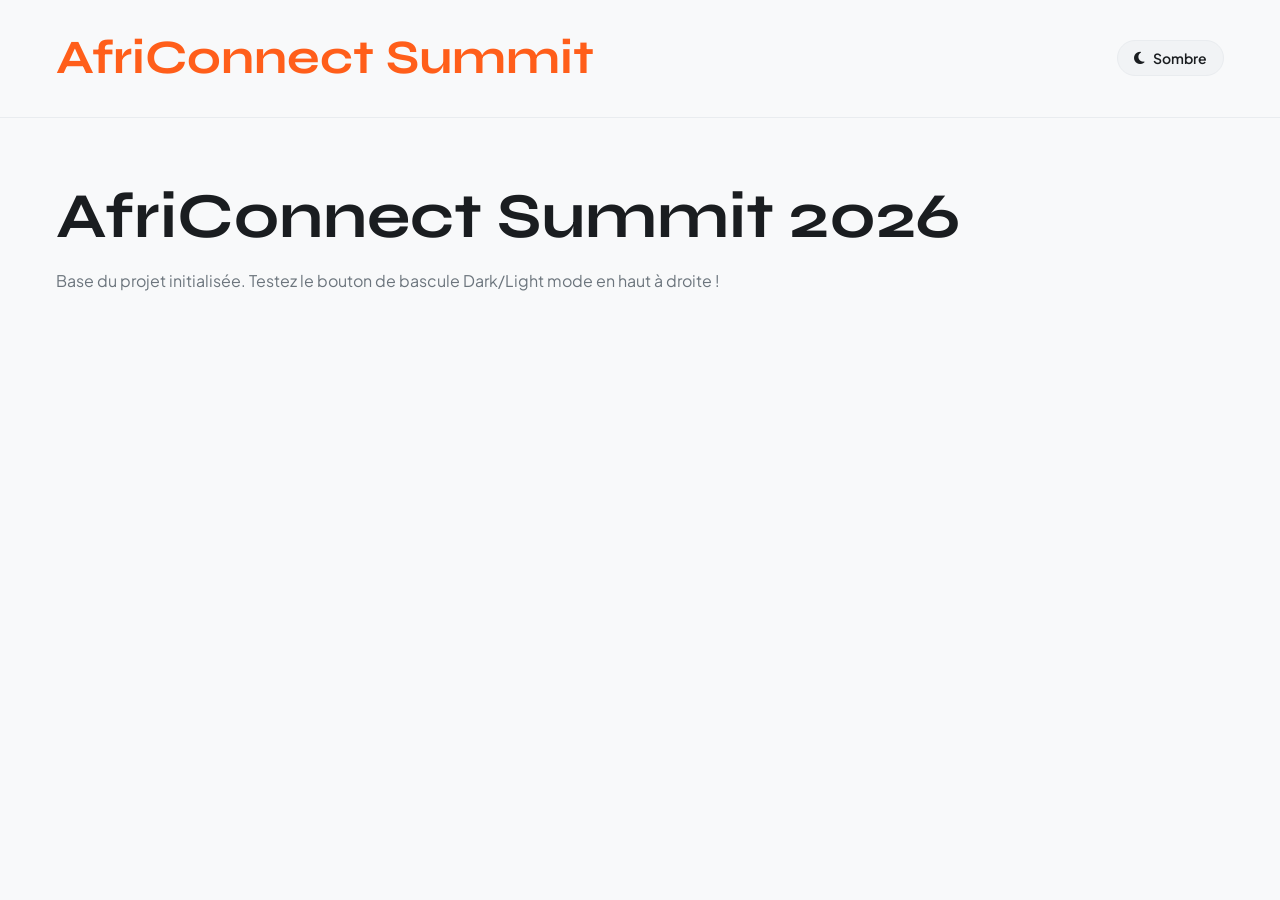
==== index.html @ e4787173 "feat: initialisation du projet, variables css et gestion du dark mode" ====
<!DOCTYPE html>
<html lang="fr" data-theme="light">
<head>
  <meta charset="UTF-8">
  <meta name="viewport" content="width=device-width, initial-scale=1.0">
  <title>AfriConnect Summit 2026 | Le sommet tech panafricain</title>
  <meta name="description" content="Le rendez-vous annuel des développeurs, entrepreneurs et investisseurs du continent africain.">
  
  <!-- Font Awesome pour les icônes -->
  <link rel="stylesheet" href="https://cdnjs.cloudflare.com/ajax/libs/font-awesome/6.5.1/css/all.min.css" integrity="sha512-DTOQO9RWCH3ppGqcWaEA1BIZOC6xxalwEsw9c2QQeAIftl+Vegovlnee1c9QX4TctnWMn13TZye+giMm8e2LwA==" crossorigin="anonymous" referrerpolicy="no-referrer" />
  
  <!-- Feuille de style CSS unique -->
  <link rel="stylesheet" href="css/style.css">
</head>
<body>

  <!-- Header temporaire pour le test du Commit 1 -->
  <header style="padding: 2rem 0; border-bottom: 1px solid var(--border-color);">
    <div class="container" style="display: flex; justify-content: space-between; align-items: center;">
      <h2 style="color: var(--color-primary);">AfriConnect Summit</h2>
      
      <!-- Bouton Toggle Thème -->
      <button id="theme-toggle" class="theme-toggle" aria-label="Changer de thème">
        <i id="theme-icon" class="fa-solid fa-moon"></i>
        <span id="theme-text">Sombre</span>
      </button>
    </div>
  </header>

  <main class="container" style="padding-top: 4rem;">
    <h1>AfriConnect Summit 2026</h1>
    <p style="color: var(--text-secondary); margin-top: 1rem;">
      Base du projet initialisée. Testez le bouton de bascule Dark/Light mode en haut à droite !
    </p>
  </main>

  <!-- Script JavaScript vanilla -->
  <script src="js/main.js"></script>
</body>
</html>
---- css/style.css ----
/* ==========================================================================
   AFRICONNECT SUMMIT 2026 - DESIGN SYSTEM & STYLES DE BASE
   ========================================================================== */

/* --------------------------------------------------------------------------
   1. GOOGLE FONTS IMPORT
   Polices : Plus Jakarta Sans (Corps/Textes) & Syne (Titres expressifs)
   -------------------------------------------------------------------------- */
@import url('https://fonts.googleapis.com/css2?family=Plus+Jakarta+Sans:wght@400;500;600;700&family=Syne:wght@700;800&display=swap');

/* --------------------------------------------------------------------------
   2. VARIABLES CSS (CUSTOM PROPERTIES) - THÈME CLAIR (PAR DÉFAUT)
   -------------------------------------------------------------------------- */
:root {
  /* Couleurs Principales */
  --color-primary: #FF5E1A;          /* Orange vibrant / Énergie tech */
  --color-primary-hover: #E04806;
  --color-secondary: #0D1B2A;        /* Bleu nuit profond */
  --color-accent: #00E676;           /* Vert néon / Accents */

  /* Palette Neutre - Thème Clair */
  --bg-main: #F8F9FA;
  --bg-surface: #FFFFFF;
  --bg-surface-elevated: #F1F3F5;
  --text-primary: #1A1D20;
  --text-secondary: #6C757D;
  --border-color: #E9ECEF;
  --shadow-color: rgba(0, 0, 0, 0.08);

  /* Typographie */
  --font-heading: 'Syne', sans-serif;
  --font-body: 'Plus Jakarta Sans', sans-serif;

  /* Tailles de Police (Fluid Typography) */
  --fs-h1: clamp(2.5rem, 5vw, 4rem);
  --fs-h2: clamp(2rem, 4vw, 3rem);
  --fs-h3: clamp(1.25rem, 2.5vw, 1.75rem);
  --fs-body: 1rem;
  --fs-small: 0.875rem;

  /* Espacements */
  --space-xs: 0.5rem;   /* 8px */
  --space-sm: 1rem;     /* 16px */
  --space-md: 2rem;     /* 32px */
  --space-lg: 4rem;     /* 64px */
  --space-xl: 6rem;     /* 96px */

  /* Divers */
  --radius-sm: 8px;
  --radius-md: 16px;
  --radius-lg: 24px;
  --radius-full: 9999px;
  --transition-fast: 0.2s ease;
  --transition-normal: 0.3s cubic-bezier(0.4, 0, 0.2, 1);
  --max-width: 1200px;
}

/* --------------------------------------------------------------------------
   3. SURCHARGES VARIABLES - DARK MODE ([data-theme="dark"])
   -------------------------------------------------------------------------- */
[data-theme="dark"] {
  --bg-main: #0B0F17;
  --bg-surface: #151C28;
  --bg-surface-elevated: #1E2738;
  --text-primary: #F8F9FA;
  --text-secondary: #A0AEC0;
  --border-color: #2D3748;
  --shadow-color: rgba(0, 0, 0, 0.4);
}

/* --------------------------------------------------------------------------
   4. CSS RESET & NORMALIZE
   -------------------------------------------------------------------------- */
*,
*::before,
*::after {
  box-sizing: border-box;
  margin: 0;
  padding: 0;
}

html {
  scroll-behavior: smooth;
  font-size: 16px;
}

body {
  font-family: var(--font-body);
  font-size: var(--fs-body);
  color: var(--text-primary);
  background-color: var(--bg-main);
  line-height: 1.6;
  transition: background-color var(--transition-normal), color var(--transition-normal);
  overflow-x: hidden;
}

/* Titres */
h1, h2, h3, h4, h5, h6 {
  font-family: var(--font-heading);
  line-height: 1.1;
  color: var(--text-primary);
}

h1 { font-size: var(--fs-h1); }
h2 { font-size: var(--fs-h2); }
h3 { font-size: var(--fs-h3); }

a {
  color: inherit;
  text-decoration: none;
  transition: color var(--transition-fast);
}

img {
  max-width: 100%;
  height: auto;
  display: block;
}

button {
  cursor: pointer;
  border: none;
  background: none;
  font-family: inherit;
}

/* Container Global */
.container {
  width: 100%;
  max-width: var(--max-width);
  margin-left: auto;
  margin-right: auto;
  padding-left: var(--space-sm);
  padding-right: var(--space-sm);
}

/* Bouton bascule de thème */
.theme-toggle {
  background-color: var(--bg-surface-elevated);
  border: 1px solid var(--border-color);
  color: var(--text-primary);
  padding: var(--space-xs) var(--space-sm);
  border-radius: var(--radius-full);
  display: inline-flex;
  align-items: center;
  gap: var(--space-xs);
  font-size: var(--fs-small);
  font-weight: 600;
  transition: all var(--transition-fast);
}

.theme-toggle:hover {
  border-color: var(--color-primary);
  color: var(--color-primary);
}
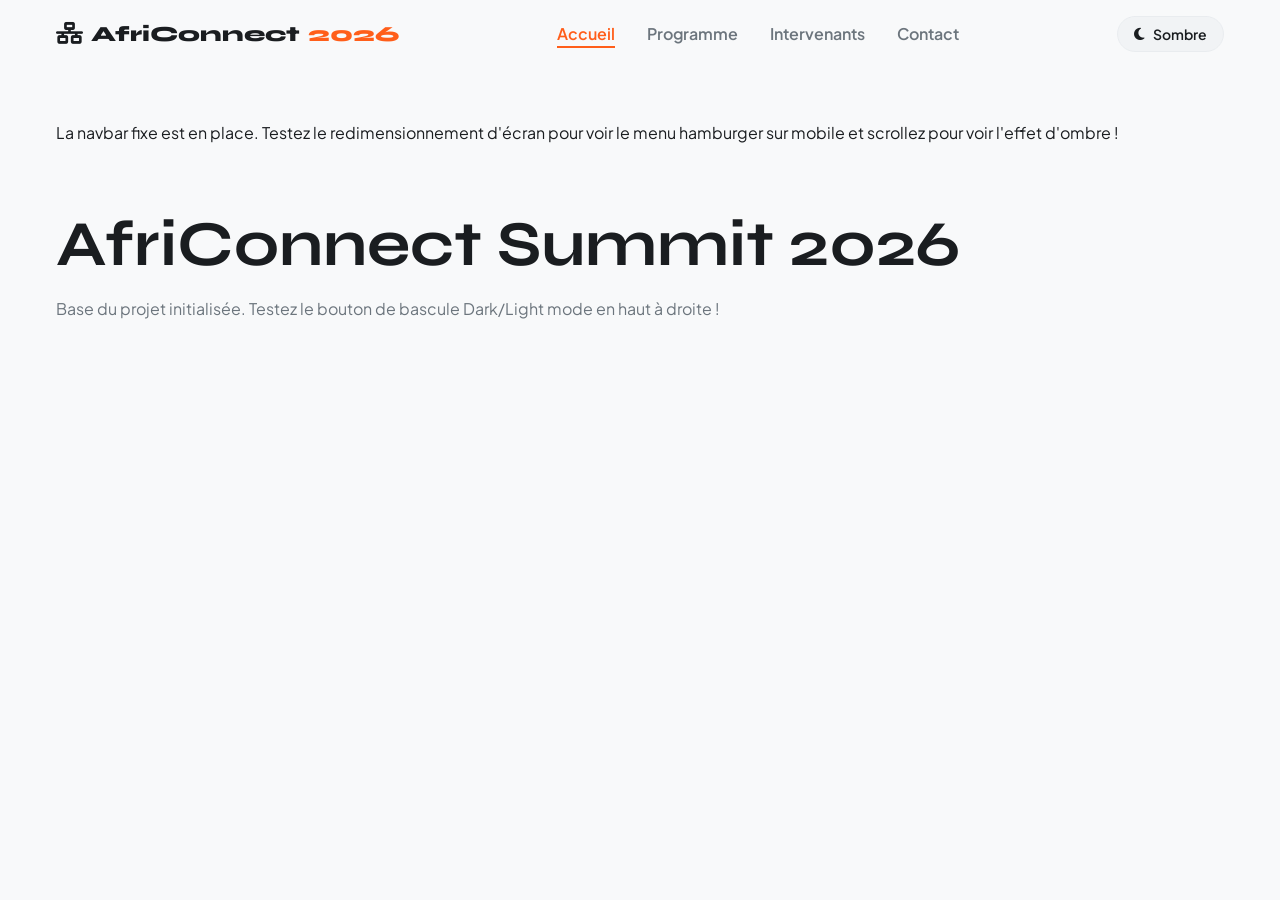
==== commit ffba144f: "feat: mise en place de la navbar fixe, menu mobile et fil d'ariane" ====
--- a/index.html
+++ b/index.html
@@ -14,18 +14,64 @@
 </head>
 <body>
 
-  <!-- Header temporaire pour le test du Commit 1 -->
-  <header style="padding: 2rem 0; border-bottom: 1px solid var(--border-color);">
-    <div class="container" style="display: flex; justify-content: space-between; align-items: center;">
-      <h2 style="color: var(--color-primary);">AfriConnect Summit</h2>
-      
-      <!-- Bouton Toggle Thème -->
-      <button id="theme-toggle" class="theme-toggle" aria-label="Changer de thème">
-        <i id="theme-icon" class="fa-solid fa-moon"></i>
-        <span id="theme-text">Sombre</span>
-      </button>
+  <!DOCTYPE html>
+<html lang="fr" data-theme="light">
+<head>
+  <meta charset="UTF-8">
+  <meta name="viewport" content="width=device-width, initial-scale=1.0">
+  <title>AfriConnect Summit 2026 | Le sommet tech panafricain</title>
+  <meta name="description" content="Le rendez-vous annuel des développeurs, entrepreneurs et investisseurs du continent africain.">
+  
+  <!-- Font Awesome -->
+  <link rel="stylesheet" href="https://cdnjs.cloudflare.com/ajax/libs/font-awesome/6.5.1/css/all.min.css" integrity="sha512-DTOQO9RWCH3ppGqcWaEA1BIZOC6xxalwEsw9c2QQeAIftl+Vegovlnee1c9QX4TctnWMn13TZye+giMm8e2LwA==" crossorigin="anonymous" referrerpolicy="no-referrer" />
+  
+  <!-- Feuille de style CSS unique -->
+  <link rel="stylesheet" href="css/style.css">
+</head>
+<body>
+
+  <!-- HEADER / NAVBAR -->
+  <header class="header">
+    <div class="container navbar">
+      <!-- Logo -->
+      <a href="index.html" class="logo">
+        <i class="fa-solid fa-network-wired"></i> AfriConnect <span>2026</span>
+      </a>
+
+      <!-- Menu de navigation -->
+      <nav>
+        <ul id="nav-menu" class="nav-menu">
+          <li><a href="index.html" class="nav-link active">Accueil</a></li>
+          <li><a href="programme.html" class="nav-link">Programme</a></li>
+          <li><a href="intervenants.html" class="nav-link">Intervenants</a></li>
+          <li><a href="contact.html" class="nav-link">Contact</a></li>
+        </ul>
+      </nav>
+
+      <!-- Actions : Theme Toggle + Hamburger -->
+      <div class="header-actions">
+        <button id="theme-toggle" class="theme-toggle" aria-label="Changer de thème">
+          <i id="theme-icon" class="fa-solid fa-moon"></i>
+          <span id="theme-text">Sombre</span>
+        </button>
+
+        <button id="hamburger" class="hamburger" aria-label="Ouvrir le menu">
+          <span></span>
+          <span></span>
+          <span></span>
+        </button>
+      </div>
     </div>
   </header>
+
+  <!-- Zone de contenu principale (vide pour l'instant) -->
+  <main style="padding-top: 120px;" class="container">
+    <p>La navbar fixe est en place. Testez le redimensionnement d'écran pour voir le menu hamburger sur mobile et scrollez pour voir l'effet d'ombre !</p>
+  </main>
+
+  <script src="js/main.js"></script>
+</body>
+</html>
 
   <main class="container" style="padding-top: 4rem;">
     <h1>AfriConnect Summit 2026</h1>
--- a/css/style.css
+++ b/css/style.css
@@ -152,4 +152,161 @@
 .theme-toggle:hover {
   border-color: var(--color-primary);
   color: var(--color-primary);
+}
+/* ==========================================================================
+   HEADER & NAVBAR RESPONSIVE
+   ========================================================================== */
+
+/* Structure du Header */
+.header {
+  position: fixed;
+  top: 0;
+  left: 0;
+  width: 100%;
+  z-index: 1000;
+  background-color: transparent;
+  transition: background-color var(--transition-normal), box-shadow var(--transition-normal), padding var(--transition-normal);
+  padding: var(--space-sm) 0;
+}
+
+/* Style de la navbar quand l'utilisateur défile (> 80px) */
+.header.scrolled {
+  background-color: var(--bg-surface);
+  box-shadow: 0 4px 20px var(--shadow-color);
+  padding: 0.75rem 0;
+  backdrop-filter: blur(10px);
+}
+
+.navbar {
+  display: flex;
+  align-items: center;
+  justify-content: space-between;
+  gap: var(--space-sm);
+}
+
+/* Logo */
+.logo {
+  font-family: var(--font-heading);
+  font-size: 1.35rem;
+  font-weight: 800;
+  color: var(--text-primary);
+  display: flex;
+  align-items: center;
+  gap: 0.5rem;
+}
+
+.logo span {
+  color: var(--color-primary);
+}
+
+/* Menu de navigation Desktop */
+.nav-menu {
+  display: flex;
+  align-items: center;
+  gap: var(--space-md);
+  list-style: none;
+}
+
+.nav-link {
+  font-weight: 600;
+  color: var(--text-secondary);
+  position: relative;
+  padding: 0.25rem 0;
+}
+
+.nav-link:hover,
+.nav-link.active {
+  color: var(--color-primary);
+}
+
+/* Indicateur sous le lien actif */
+.nav-link::after {
+  content: '';
+  position: absolute;
+  bottom: 0;
+  left: 0;
+  width: 0;
+  height: 2px;
+  background-color: var(--color-primary);
+  transition: width var(--transition-fast);
+}
+
+.nav-link:hover::after,
+.nav-link.active::after {
+  width: 100%;
+}
+
+/* Actions Header (Bouton thème + Menu Hamburger) */
+.header-actions {
+  display: flex;
+  align-items: center;
+  gap: var(--space-sm);
+}
+
+/* Bouton Hamburger (Masqué sur Desktop) */
+.hamburger {
+  display: none;
+  flex-direction: column;
+  justify-content: space-between;
+  width: 28px;
+  height: 20px;
+  background: transparent;
+  border: none;
+  cursor: pointer;
+  padding: 0;
+  z-index: 1001;
+}
+
+.hamburger span {
+  width: 100%;
+  height: 3px;
+  background-color: var(--text-primary);
+  border-radius: var(--radius-full);
+  transition: all var(--transition-fast);
+}
+
+/* Animation Hamburger -> Croix (Mobile Ouvert) */
+.hamburger.is-active span:nth-child(1) {
+  transform: translateY(8.5px) rotate(45deg);
+}
+
+.hamburger.is-active span:nth-child(2) {
+  opacity: 0;
+}
+
+.hamburger.is-active span:nth-child(3) {
+  transform: translateY(-8.5px) rotate(-45deg);
+}
+
+/* --------------------------------------------------------------------------
+   RESPONSIVE NAVBAR (TABLETTE & MOBILE < 768px)
+   -------------------------------------------------------------------------- */
+@media (max-width: 768px) {
+  .hamburger {
+    display: flex; /* Afficher le bouton hamburger */
+  }
+
+  .nav-menu {
+    position: fixed;
+    top: 0;
+    right: -100%; /* Masqué hors de l'écran */
+    width: 80%;
+    max-width: 300px;
+    height: 100vh;
+    background-color: var(--bg-surface);
+    flex-direction: column;
+    justify-content: center;
+    gap: var(--space-md);
+    padding: var(--space-md);
+    box-shadow: -5px 0 25px var(--shadow-color);
+    transition: right var(--transition-normal);
+  }
+
+  .nav-menu.is-active {
+    right: 0; /* Menu ouvert */
+  }
+
+  .nav-link {
+    font-size: 1.2rem;
+  }
 }
--- a/css/style.css
+++ b/css/style.css
@@ -152,4 +152,161 @@
 .theme-toggle:hover {
   border-color: var(--color-primary);
   color: var(--color-primary);
+}
+/* ==========================================================================
+   HEADER & NAVBAR RESPONSIVE
+   ========================================================================== */
+
+/* Structure du Header */
+.header {
+  position: fixed;
+  top: 0;
+  left: 0;
+  width: 100%;
+  z-index: 1000;
+  background-color: transparent;
+  transition: background-color var(--transition-normal), box-shadow var(--transition-normal), padding var(--transition-normal);
+  padding: var(--space-sm) 0;
+}
+
+/* Style de la navbar quand l'utilisateur défile (> 80px) */
+.header.scrolled {
+  background-color: var(--bg-surface);
+  box-shadow: 0 4px 20px var(--shadow-color);
+  padding: 0.75rem 0;
+  backdrop-filter: blur(10px);
+}
+
+.navbar {
+  display: flex;
+  align-items: center;
+  justify-content: space-between;
+  gap: var(--space-sm);
+}
+
+/* Logo */
+.logo {
+  font-family: var(--font-heading);
+  font-size: 1.35rem;
+  font-weight: 800;
+  color: var(--text-primary);
+  display: flex;
+  align-items: center;
+  gap: 0.5rem;
+}
+
+.logo span {
+  color: var(--color-primary);
+}
+
+/* Menu de navigation Desktop */
+.nav-menu {
+  display: flex;
+  align-items: center;
+  gap: var(--space-md);
+  list-style: none;
+}
+
+.nav-link {
+  font-weight: 600;
+  color: var(--text-secondary);
+  position: relative;
+  padding: 0.25rem 0;
+}
+
+.nav-link:hover,
+.nav-link.active {
+  color: var(--color-primary);
+}
+
+/* Indicateur sous le lien actif */
+.nav-link::after {
+  content: '';
+  position: absolute;
+  bottom: 0;
+  left: 0;
+  width: 0;
+  height: 2px;
+  background-color: var(--color-primary);
+  transition: width var(--transition-fast);
+}
+
+.nav-link:hover::after,
+.nav-link.active::after {
+  width: 100%;
+}
+
+/* Actions Header (Bouton thème + Menu Hamburger) */
+.header-actions {
+  display: flex;
+  align-items: center;
+  gap: var(--space-sm);
+}
+
+/* Bouton Hamburger (Masqué sur Desktop) */
+.hamburger {
+  display: none;
+  flex-direction: column;
+  justify-content: space-between;
+  width: 28px;
+  height: 20px;
+  background: transparent;
+  border: none;
+  cursor: pointer;
+  padding: 0;
+  z-index: 1001;
+}
+
+.hamburger span {
+  width: 100%;
+  height: 3px;
+  background-color: var(--text-primary);
+  border-radius: var(--radius-full);
+  transition: all var(--transition-fast);
+}
+
+/* Animation Hamburger -> Croix (Mobile Ouvert) */
+.hamburger.is-active span:nth-child(1) {
+  transform: translateY(8.5px) rotate(45deg);
+}
+
+.hamburger.is-active span:nth-child(2) {
+  opacity: 0;
+}
+
+.hamburger.is-active span:nth-child(3) {
+  transform: translateY(-8.5px) rotate(-45deg);
+}
+
+/* --------------------------------------------------------------------------
+   RESPONSIVE NAVBAR (TABLETTE & MOBILE < 768px)
+   -------------------------------------------------------------------------- */
+@media (max-width: 768px) {
+  .hamburger {
+    display: flex; /* Afficher le bouton hamburger */
+  }
+
+  .nav-menu {
+    position: fixed;
+    top: 0;
+    right: -100%; /* Masqué hors de l'écran */
+    width: 80%;
+    max-width: 300px;
+    height: 100vh;
+    background-color: var(--bg-surface);
+    flex-direction: column;
+    justify-content: center;
+    gap: var(--space-md);
+    padding: var(--space-md);
+    box-shadow: -5px 0 25px var(--shadow-color);
+    transition: right var(--transition-normal);
+  }
+
+  .nav-menu.is-active {
+    right: 0; /* Menu ouvert */
+  }
+
+  .nav-link {
+    font-size: 1.2rem;
+  }
 }
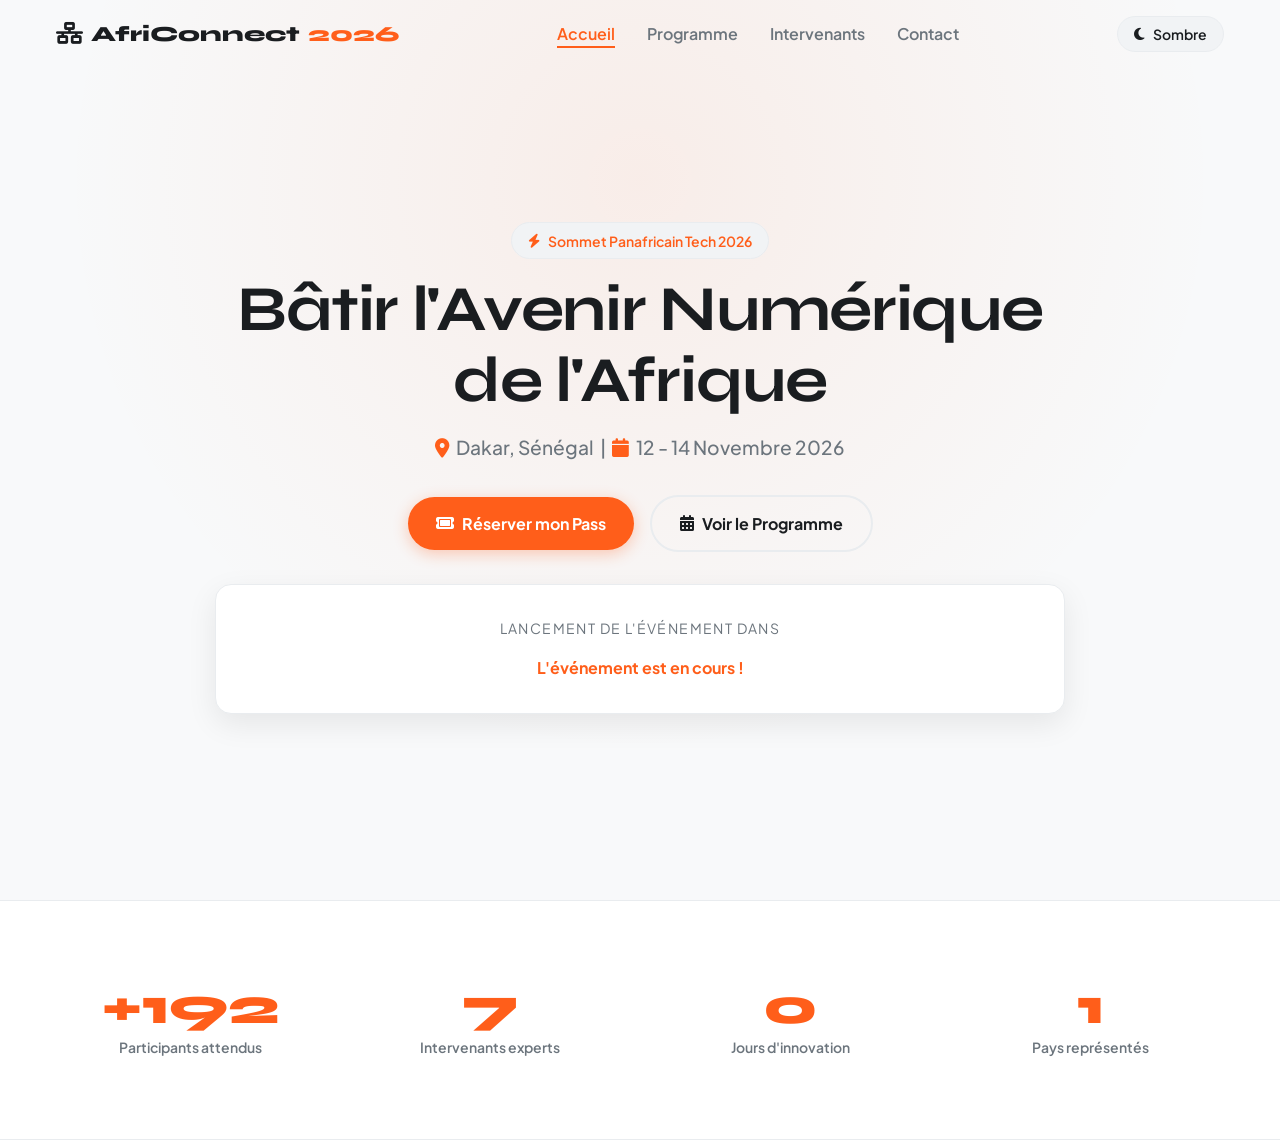
==== commit f68494d9: "feat(index): section hero avec compte a rebours temps reel et compteur de chiffres" ====
--- a/index.html
+++ b/index.html
@@ -1,20 +1,4 @@
 <!DOCTYPE html>
-<html lang="fr" data-theme="light">
-<head>
-  <meta charset="UTF-8">
-  <meta name="viewport" content="width=device-width, initial-scale=1.0">
-  <title>AfriConnect Summit 2026 | Le sommet tech panafricain</title>
-  <meta name="description" content="Le rendez-vous annuel des développeurs, entrepreneurs et investisseurs du continent africain.">
-  
-  <!-- Font Awesome pour les icônes -->
-  <link rel="stylesheet" href="https://cdnjs.cloudflare.com/ajax/libs/font-awesome/6.5.1/css/all.min.css" integrity="sha512-DTOQO9RWCH3ppGqcWaEA1BIZOC6xxalwEsw9c2QQeAIftl+Vegovlnee1c9QX4TctnWMn13TZye+giMm8e2LwA==" crossorigin="anonymous" referrerpolicy="no-referrer" />
-  
-  <!-- Feuille de style CSS unique -->
-  <link rel="stylesheet" href="css/style.css">
-</head>
-<body>
-
-  <!DOCTYPE html>
 <html lang="fr" data-theme="light">
 <head>
   <meta charset="UTF-8">
@@ -25,20 +9,18 @@
   <!-- Font Awesome -->
   <link rel="stylesheet" href="https://cdnjs.cloudflare.com/ajax/libs/font-awesome/6.5.1/css/all.min.css" integrity="sha512-DTOQO9RWCH3ppGqcWaEA1BIZOC6xxalwEsw9c2QQeAIftl+Vegovlnee1c9QX4TctnWMn13TZye+giMm8e2LwA==" crossorigin="anonymous" referrerpolicy="no-referrer" />
   
-  <!-- Feuille de style CSS unique -->
+  <!-- CSS Global -->
   <link rel="stylesheet" href="css/style.css">
 </head>
 <body>
 
-  <!-- HEADER / NAVBAR -->
+  <!-- NAVBAR -->
   <header class="header">
     <div class="container navbar">
-      <!-- Logo -->
       <a href="index.html" class="logo">
         <i class="fa-solid fa-network-wired"></i> AfriConnect <span>2026</span>
       </a>
 
-      <!-- Menu de navigation -->
       <nav>
         <ul id="nav-menu" class="nav-menu">
           <li><a href="index.html" class="nav-link active">Accueil</a></li>
@@ -48,7 +30,6 @@
         </ul>
       </nav>
 
-      <!-- Actions : Theme Toggle + Hamburger -->
       <div class="header-actions">
         <button id="theme-toggle" class="theme-toggle" aria-label="Changer de thème">
           <i id="theme-icon" class="fa-solid fa-moon"></i>
@@ -64,23 +45,83 @@
     </div>
   </header>
 
-  <!-- Zone de contenu principale (vide pour l'instant) -->
-  <main style="padding-top: 120px;" class="container">
-    <p>La navbar fixe est en place. Testez le redimensionnement d'écran pour voir le menu hamburger sur mobile et scrollez pour voir l'effet d'ombre !</p>
+  <main>
+    <!-- SECTION HERO -->
+    <section class="hero">
+      <div class="container">
+        <div class="hero-content">
+          <div class="hero-badge">
+            <i class="fa-solid fa-bolt"></i> Sommet Panafricain Tech 2026
+          </div>
+          
+          <h1 class="hero-title">Bâtir l'Avenir Numérique de l'Afrique</h1>
+          
+          <p class="hero-subtitle">
+            <i class="fa-solid fa-location-dot"></i> Dakar, Sénégal &nbsp;|&nbsp; 
+            <i class="fa-solid fa-calendar"></i> 12 - 14 Novembre 2026
+          </p>
+
+          <div class="hero-cta">
+            <a href="contact.html" class="btn btn-primary">
+              <i class="fa-solid fa-ticket"></i> Réserver mon Pass
+            </a>
+            <a href="programme.html" class="btn btn-outline">
+              <i class="fa-solid fa-calendar-days"></i> Voir le Programme
+            </a>
+          </div>
+
+          <!-- COMPTE À REBOURS -->
+          <div class="countdown-box">
+            <p class="countdown-title">Lancement de l'événement dans</p>
+            <div class="countdown-grid">
+              <div class="countdown-item">
+                <span id="days" class="countdown-number">00</span>
+                <span class="countdown-label">Jours</span>
+              </div>
+              <div class="countdown-item">
+                <span id="hours" class="countdown-number">00</span>
+                <span class="countdown-label">Heures</span>
+              </div>
+              <div class="countdown-item">
+                <span id="minutes" class="countdown-number">00</span>
+                <span class="countdown-label">Minutes</span>
+              </div>
+              <div class="countdown-item">
+                <span id="seconds" class="countdown-number">00</span>
+                <span class="countdown-label">Secondes</span>
+              </div>
+            </div>
+          </div>
+
+        </div>
+      </div>
+    </section>
+
+    <!-- SECTION CHIFFRES CLÉS -->
+    <section class="stats-section">
+      <div class="container">
+        <div class="stats-grid">
+          <div class="stat-card">
+            <div class="stat-number" data-target="1200" data-prefix="+">0</div>
+            <div class="stat-label">Participants attendus</div>
+          </div>
+          <div class="stat-card">
+            <div class="stat-number" data-target="48" data-prefix="">0</div>
+            <div class="stat-label">Intervenants experts</div>
+          </div>
+          <div class="stat-card">
+            <div class="stat-number" data-target="3" data-prefix="">0</div>
+            <div class="stat-label">Jours d'innovation</div>
+          </div>
+          <div class="stat-card">
+            <div class="stat-number" data-target="12" data-prefix="">0</div>
+            <div class="stat-label">Pays représentés</div>
+          </div>
+        </div>
+      </div>
+    </section>
   </main>
 
   <script src="js/main.js"></script>
 </body>
-</html>
-
-  <main class="container" style="padding-top: 4rem;">
-    <h1>AfriConnect Summit 2026</h1>
-    <p style="color: var(--text-secondary); margin-top: 1rem;">
-      Base du projet initialisée. Testez le bouton de bascule Dark/Light mode en haut à droite !
-    </p>
-  </main>
-
-  <!-- Script JavaScript vanilla -->
-  <script src="js/main.js"></script>
-</body>
 </html>
--- a/css/style.css
+++ b/css/style.css
@@ -309,4 +309,206 @@
   .nav-link {
     font-size: 1.2rem;
   }
+}
+/* ==========================================================================
+   COMMIT 3 : HERO SECTION, HERO COUNTDOWN & CHIFFRES CLÉS
+   ========================================================================== */
+
+/* --------------------------------------------------------------------------
+   1. BOUTONS GENERIQUES
+   -------------------------------------------------------------------------- */
+.btn {
+  display: inline-flex;
+  align-items: center;
+  justify-content: center;
+  gap: 0.5rem;
+  padding: 0.85rem 1.75rem;
+  font-weight: 700;
+  border-radius: var(--radius-full);
+  transition: all var(--transition-fast);
+  text-decoration: none;
+}
+
+.btn-primary {
+  background-color: var(--color-primary);
+  color: #ffffff;
+  box-shadow: 0 4px 15px rgba(255, 94, 26, 0.3);
+}
+
+.btn-primary:hover {
+  background-color: var(--color-primary-hover);
+  transform: translateY(-2px);
+  box-shadow: 0 6px 20px rgba(255, 94, 26, 0.4);
+}
+
+.btn-outline {
+  border: 2px solid var(--border-color);
+  color: var(--text-primary);
+  background-color: transparent;
+}
+
+.btn-outline:hover {
+  border-color: var(--color-primary);
+  color: var(--color-primary);
+  transform: translateY(-2px);
+}
+
+/* --------------------------------------------------------------------------
+   2. HERO SECTION
+   -------------------------------------------------------------------------- */
+.hero {
+  min-height: 100vh;
+  display: flex;
+  align-items: center;
+  justify-content: center;
+  padding-top: 100px;
+  padding-bottom: var(--space-lg);
+  position: relative;
+  background: radial-gradient(circle at 50% 20%, rgba(255, 94, 26, 0.08) 0%, transparent 60%);
+}
+
+.hero-content {
+  text-align: center;
+  max-width: 850px;
+  margin: 0 auto;
+}
+
+/* Badge 'Événement 2026' */
+.hero-badge {
+  display: inline-flex;
+  align-items: center;
+  gap: 0.5rem;
+  padding: 0.4rem 1rem;
+  background-color: var(--bg-surface-elevated);
+  border: 1px solid var(--border-color);
+  border-radius: var(--radius-full);
+  font-size: var(--fs-small);
+  font-weight: 600;
+  color: var(--color-primary);
+  margin-bottom: var(--space-sm);
+}
+
+.hero-title {
+  margin-bottom: var(--space-sm);
+  letter-spacing: -0.02em;
+}
+
+.hero-subtitle {
+  font-size: 1.2rem;
+  color: var(--text-secondary);
+  margin-bottom: var(--space-md);
+  font-weight: 500;
+}
+
+.hero-subtitle i {
+  color: var(--color-primary);
+  margin-right: 0.25rem;
+}
+
+.hero-cta {
+  display: flex;
+  align-items: center;
+  justify-content: center;
+  gap: var(--space-sm);
+  margin-bottom: var(--space-md);
+  flex-wrap: wrap;
+}
+
+/* Compte à rebours dans le Hero */
+.countdown-box {
+  background-color: var(--bg-surface);
+  border: 1px solid var(--border-color);
+  border-radius: var(--radius-md);
+  padding: var(--space-md);
+  box-shadow: 0 10px 30px var(--shadow-color);
+  margin-top: var(--space-md);
+}
+
+.countdown-title {
+  font-size: var(--fs-small);
+  text-transform: uppercase;
+  letter-spacing: 0.1em;
+  color: var(--text-secondary);
+  margin-bottom: var(--space-sm);
+}
+
+.countdown-grid {
+  display: grid;
+  grid-template-columns: repeat(4, 1fr);
+  gap: var(--space-sm);
+}
+
+.countdown-item {
+  display: flex;
+  flex-direction: column;
+  align-items: center;
+}
+
+.countdown-number {
+  font-family: var(--font-heading);
+  font-size: clamp(1.75rem, 3.5vw, 2.75rem);
+  font-weight: 800;
+  color: var(--color-primary);
+  line-height: 1;
+}
+
+.countdown-label {
+  font-size: 0.75rem;
+  color: var(--text-secondary);
+  text-transform: uppercase;
+  margin-top: 0.25rem;
+  font-weight: 600;
+}
+
+/* --------------------------------------------------------------------------
+   3. SECTION CHIFFRES CLÉS (STATS)
+   -------------------------------------------------------------------------- */
+.stats-section {
+  padding: var(--space-lg) 0;
+  background-color: var(--bg-surface);
+  border-top: 1px solid var(--border-color);
+  border-bottom: 1px solid var(--border-color);
+}
+
+.stats-grid {
+  display: grid;
+  grid-template-columns: repeat(4, 1fr);
+  gap: var(--space-md);
+}
+
+.stat-card {
+  text-align: center;
+  padding: var(--space-sm);
+}
+
+.stat-number {
+  font-family: var(--font-heading);
+  font-size: clamp(2.2rem, 4vw, 3.5rem);
+  font-weight: 800;
+  color: var(--color-primary);
+  margin-bottom: 0.25rem;
+  line-height: 1;
+}
+
+.stat-label {
+  color: var(--text-secondary);
+  font-weight: 600;
+  font-size: var(--fs-small);
+}
+
+/* Responsive Stats et Countdown */
+@media (max-width: 768px) {
+  .stats-grid {
+    grid-template-columns: repeat(2, 1fr);
+  }
+}
+
+@media (max-width: 480px) {
+  .countdown-grid {
+    gap: 0.25rem;
+  }
+  
+  .countdown-box {
+    padding: var(--space-sm);
+  }
 }
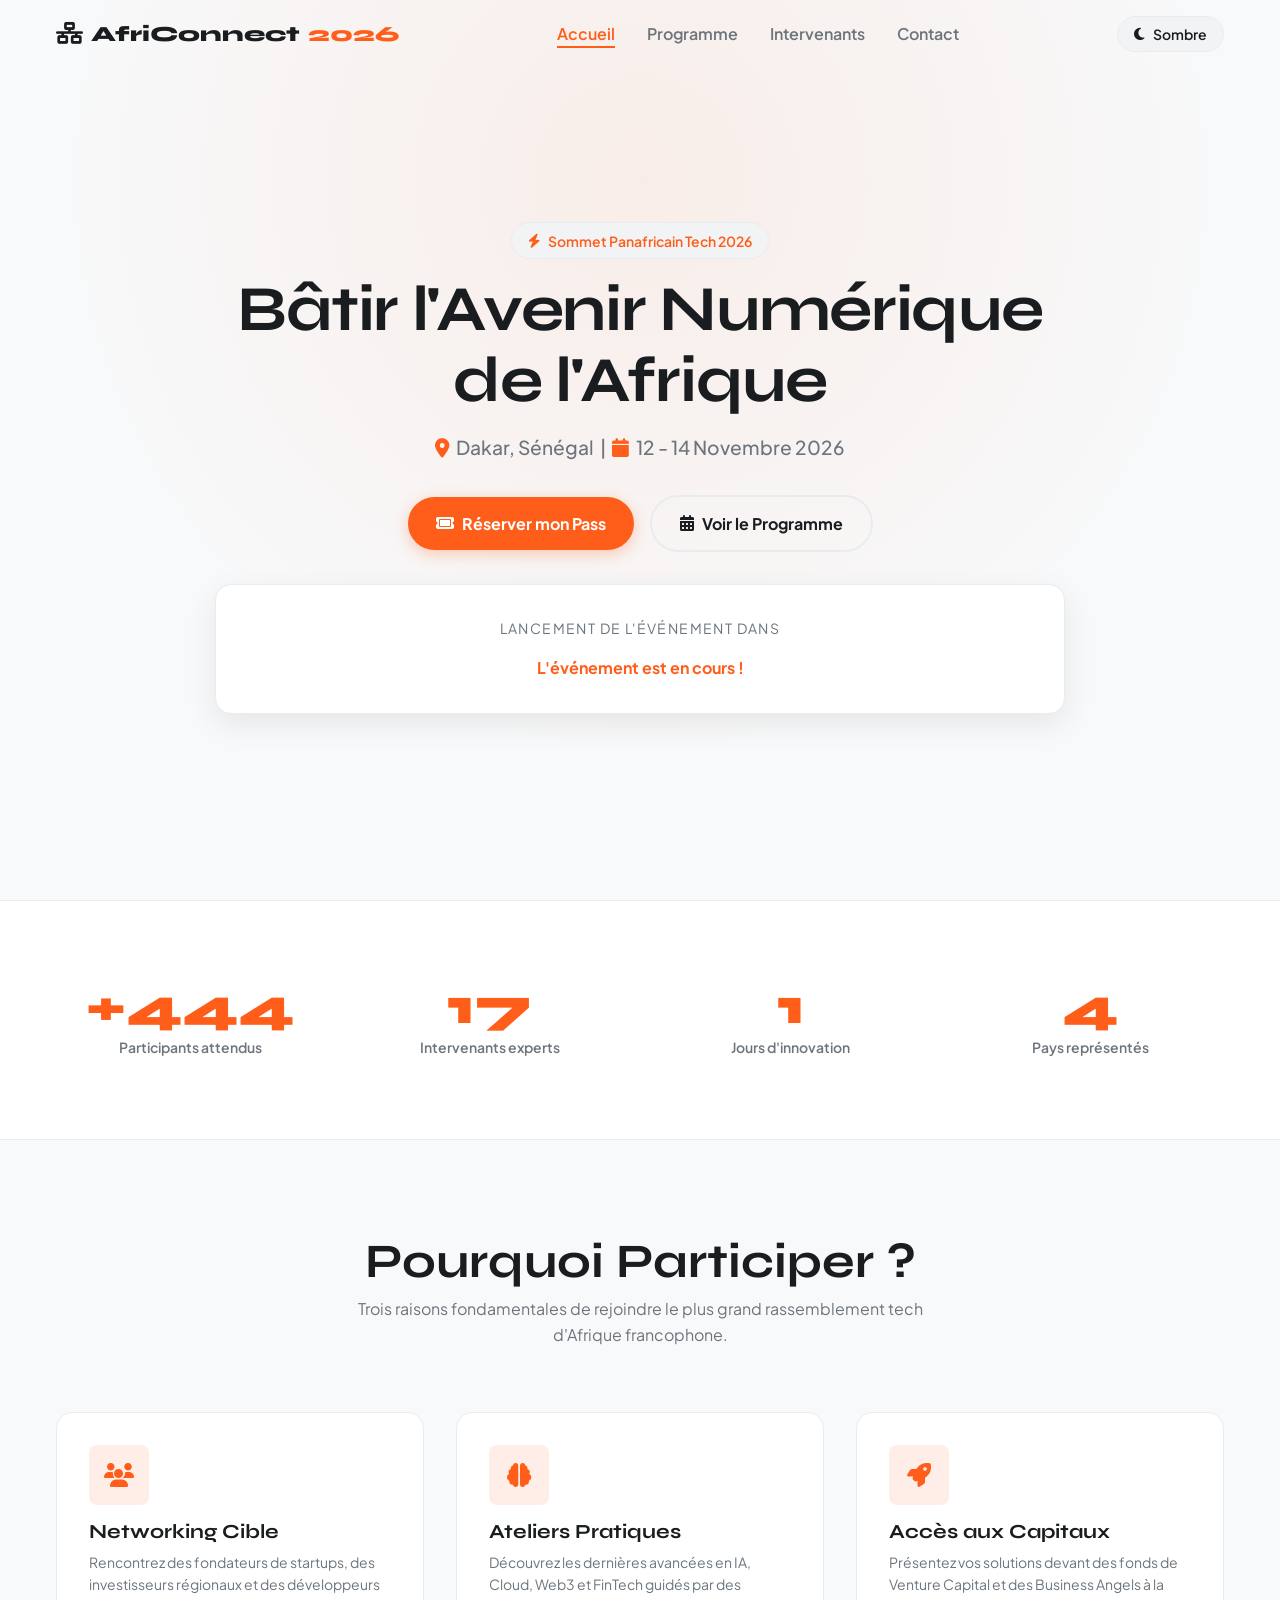
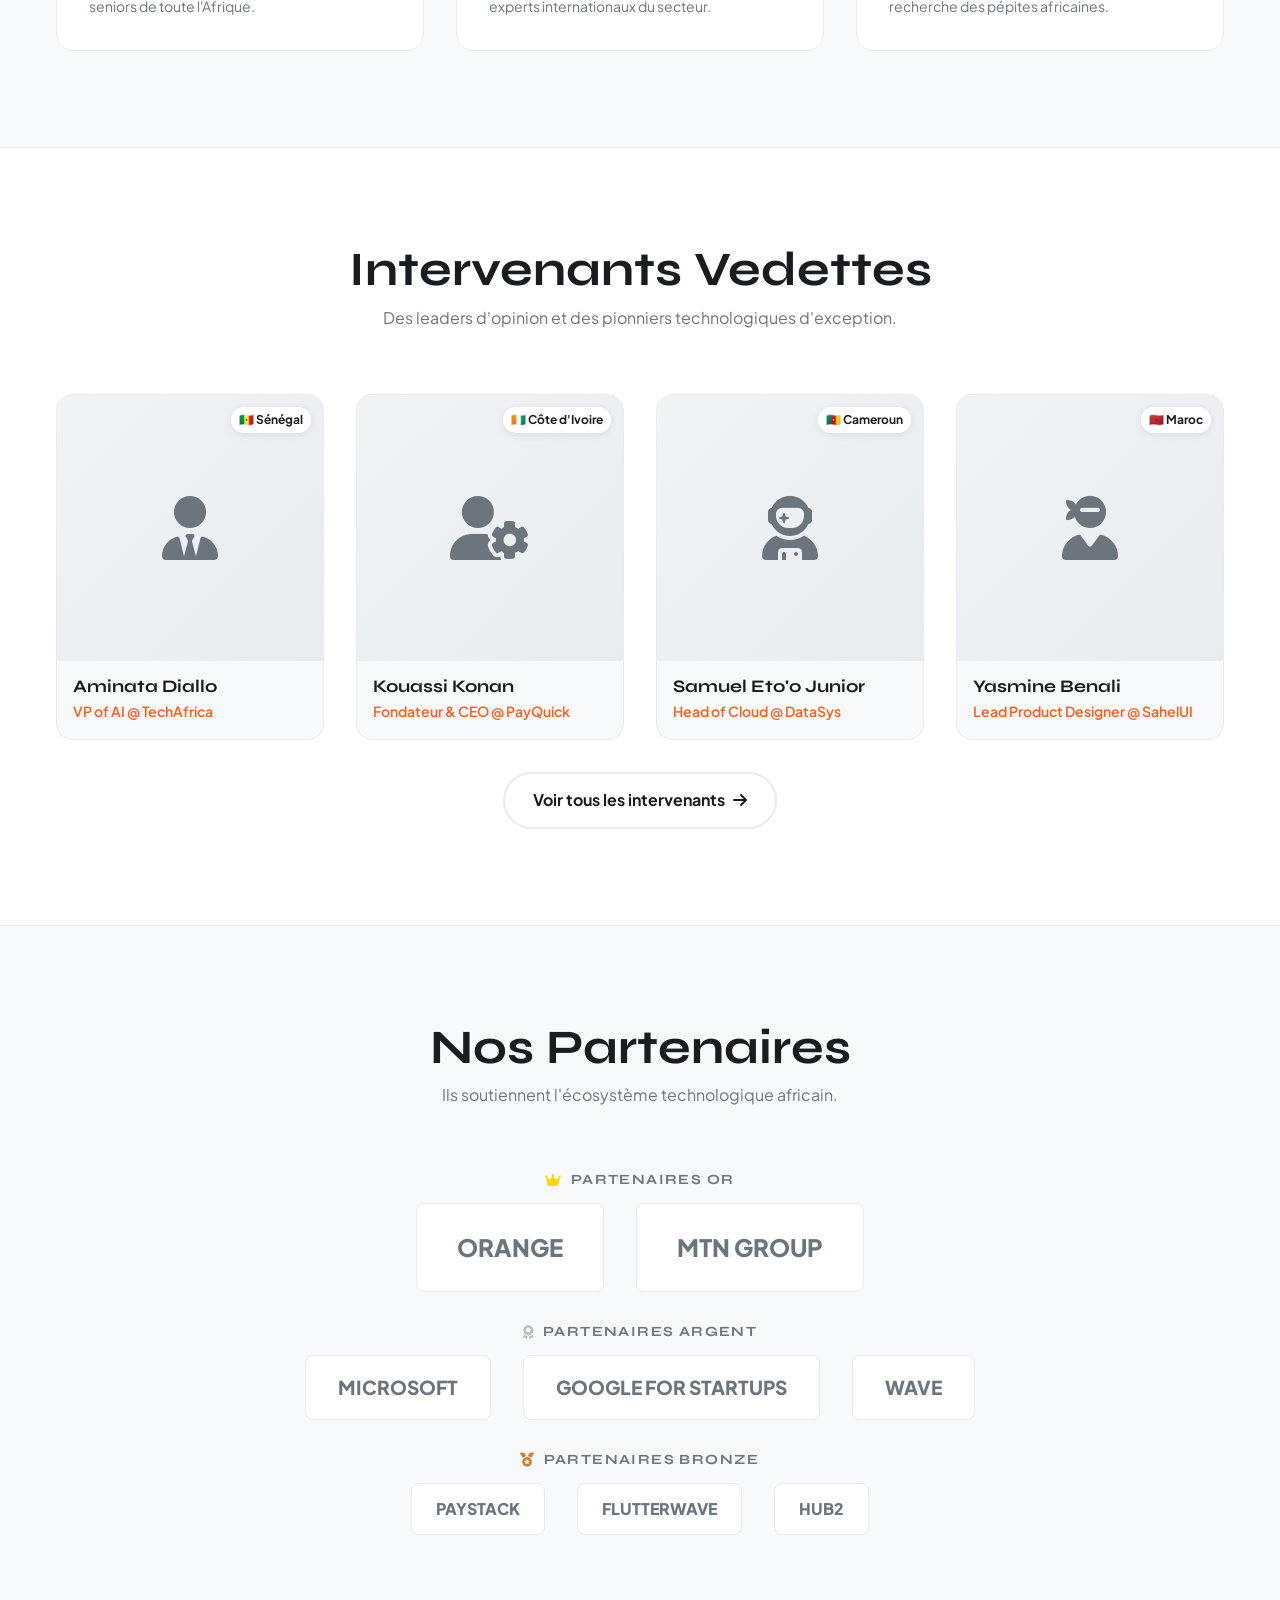
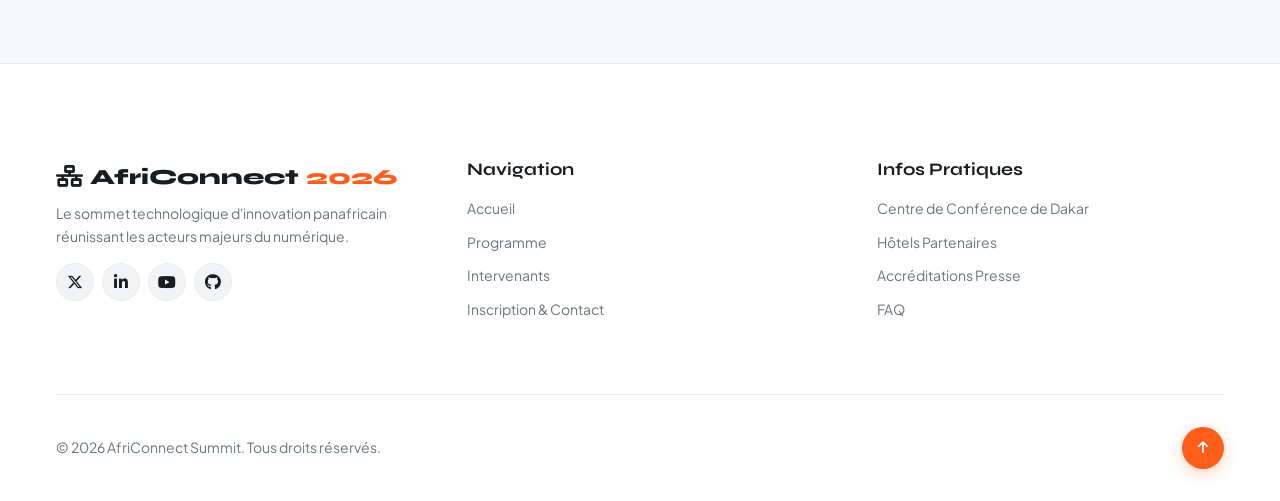
==== commit 8a360397: "feat(index): completion de la page d'accueil avec sponsors, speakers et footer" ====
--- a/index.html
+++ b/index.html
@@ -120,7 +120,185 @@
         </div>
       </div>
     </section>
+
+    <!-- SECTION POURQUOI PARTICIPER -->
+    <section class="features-section">
+      <div class="container">
+        <h2 class="section-title">Pourquoi Participer ?</h2>
+        <p class="section-subtitle">Trois raisons fondamentales de rejoindre le plus grand rassemblement tech d'Afrique francophone.</p>
+
+        <div class="features-grid">
+          <article class="feature-card">
+            <div class="feature-icon">
+              <i class="fa-solid fa-users"></i>
+            </div>
+            <h3 class="feature-title">Networking Cible</h3>
+            <p class="feature-text">Rencontrez des fondateurs de startups, des investisseurs régionaux et des développeurs seniors de toute l'Afrique.</p>
+          </article>
+
+          <article class="feature-card">
+            <div class="feature-icon">
+              <i class="fa-solid fa-brain"></i>
+            </div>
+            <h3 class="feature-title">Ateliers Pratiques</h3>
+            <p class="feature-text">Découvrez les dernières avancées en IA, Cloud, Web3 et FinTech guidés par des experts internationaux du secteur.</p>
+          </article>
+
+          <article class="feature-card">
+            <div class="feature-icon">
+              <i class="fa-solid fa-rocket"></i>
+            </div>
+            <h3 class="feature-title">Accès aux Capitaux</h3>
+            <p class="feature-text">Présentez vos solutions devant des fonds de Venture Capital et des Business Angels à la recherche des pépites africaines.</p>
+          </article>
+        </div>
+      </div>
+    </section>
+
+    <!-- SECTION INTERVENANTS VEDETTES -->
+    <section class="speakers-section">
+      <div class="container">
+        <h2 class="section-title">Intervenants Vedettes</h2>
+        <p class="section-subtitle">Des leaders d'opinion et des pionniers technologiques d'exception.</p>
+
+        <div class="speakers-grid">
+          <article class="speaker-card">
+            <div class="speaker-image-wrapper">
+              <div class="speaker-avatar"><i class="fa-solid fa-user-tie"></i></div>
+              <span class="speaker-flag">🇸🇳 Sénégal</span>
+            </div>
+            <div class="speaker-info">
+              <h3 class="speaker-name">Aminata Diallo</h3>
+              <p class="speaker-role">VP of AI @ TechAfrica</p>
+            </div>
+          </article>
+
+          <article class="speaker-card">
+            <div class="speaker-image-wrapper">
+              <div class="speaker-avatar"><i class="fa-solid fa-user-gear"></i></div>
+              <span class="speaker-flag">🇨🇮 Côte d'Ivoire</span>
+            </div>
+            <div class="speaker-info">
+              <h3 class="speaker-name">Kouassi Konan</h3>
+              <p class="speaker-role">Fondateur & CEO @ PayQuick</p>
+            </div>
+          </article>
+
+          <article class="speaker-card">
+            <div class="speaker-image-wrapper">
+              <div class="speaker-avatar"><i class="fa-solid fa-user-astronaut"></i></div>
+              <span class="speaker-flag">🇨🇲 Cameroun</span>
+            </div>
+            <div class="speaker-info">
+              <h3 class="speaker-name">Samuel Eto'o Junior</h3>
+              <p class="speaker-role">Head of Cloud @ DataSys</p>
+            </div>
+          </article>
+
+          <article class="speaker-card">
+            <div class="speaker-image-wrapper">
+              <div class="speaker-avatar"><i class="fa-solid fa-user-ninja"></i></div>
+              <span class="speaker-flag">🇲🇦 Maroc</span>
+            </div>
+            <div class="speaker-info">
+              <h3 class="speaker-name">Yasmine Benali</h3>
+              <p class="speaker-role">Lead Product Designer @ SahelUI</p>
+            </div>
+          </article>
+        </div>
+
+        <div class="speakers-cta">
+          <a href="intervenants.html" class="btn btn-outline">
+            Voir tous les intervenants <i class="fa-solid fa-arrow-right"></i>
+          </a>
+        </div>
+      </div>
+    </section>
+
+    <!-- SECTION SPONSORS -->
+    <section class="sponsors-section">
+      <div class="container">
+        <h2 class="section-title">Nos Partenaires</h2>
+        <p class="section-subtitle">Ils soutiennent l'écosystème technologique africain.</p>
+
+        <!-- Niveau Or -->
+        <div class="sponsor-tier tier-gold">
+          <h3 class="tier-title"><i class="fa-solid fa-crown" style="color: #FFD700;"></i> Partenaires Or</h3>
+          <div class="sponsors-flex">
+            <div class="sponsor-item">ORANGE</div>
+            <div class="sponsor-item">MTN GROUP</div>
+          </div>
+        </div>
+
+        <!-- Niveau Argent -->
+        <div class="sponsor-tier tier-silver">
+          <h3 class="tier-title"><i class="fa-solid fa-award" style="color: #C0C0C0;"></i> Partenaires Argent</h3>
+          <div class="sponsors-flex">
+            <div class="sponsor-item">MICROSOFT</div>
+            <div class="sponsor-item">GOOGLE FOR STARTUPS</div>
+            <div class="sponsor-item">WAVE</div>
+          </div>
+        </div>
+
+        <!-- Niveau Bronze -->
+        <div class="sponsor-tier tier-bronze">
+          <h3 class="tier-title"><i class="fa-solid fa-medal" style="color: #CD7F32;"></i> Partenaires Bronze</h3>
+          <div class="sponsors-flex">
+            <div class="sponsor-item">PAYSTACK</div>
+            <div class="sponsor-item">FLUTTERWAVE</div>
+            <div class="sponsor-item">HUB2</div>
+          </div>
+        </div>
+      </div>
+    </section>
   </main>
+
+  <!-- FOOTER -->
+  <footer class="footer">
+    <div class="container">
+      <div class="footer-grid">
+        <div class="footer-col">
+          <a href="index.html" class="footer-logo">
+            <i class="fa-solid fa-network-wired"></i> AfriConnect <span>2026</span>
+          </a>
+          <p class="footer-desc">Le sommet technologique d'innovation panafricain réunissant les acteurs majeurs du numérique.</p>
+          <div class="footer-socials">
+            <a href="#" class="social-link" aria-label="Twitter / X"><i class="fa-brands fa-x-twitter"></i></a>
+            <a href="#" class="social-link" aria-label="LinkedIn"><i class="fa-brands fa-linkedin-in"></i></a>
+            <a href="#" class="social-link" aria-label="YouTube"><i class="fa-brands fa-youtube"></i></a>
+            <a href="#" class="social-link" aria-label="GitHub"><i class="fa-brands fa-github"></i></a>
+          </div>
+        </div>
+
+        <div class="footer-col">
+          <h4 class="footer-heading">Navigation</h4>
+          <ul class="footer-links">
+            <li><a href="index.html">Accueil</a></li>
+            <li><a href="programme.html">Programme</a></li>
+            <li><a href="intervenants.html">Intervenants</a></li>
+            <li><a href="contact.html">Inscription & Contact</a></li>
+          </ul>
+        </div>
+
+        <div class="footer-col">
+          <h4 class="footer-heading">Infos Pratiques</h4>
+          <ul class="footer-links">
+            <li><a href="#">Centre de Conférence de Dakar</a></li>
+            <li><a href="#">Hôtels Partenaires</a></li>
+            <li><a href="#">Accréditations Presse</a></li>
+            <li><a href="#">FAQ</a></li>
+          </ul>
+        </div>
+      </div>
+
+      <div class="footer-bottom">
+        <p>&copy; <span id="current-year"></span> AfriConnect Summit. Tous droits réservés.</p>
+        <button id="back-to-top" class="back-to-top" aria-label="Retour en haut de page">
+          <i class="fa-solid fa-arrow-up"></i>
+        </button>
+      </div>
+    </div>
+  </footer>
 
   <script src="js/main.js"></script>
 </body>
--- a/css/style.css
+++ b/css/style.css
@@ -511,4 +511,349 @@
   .countdown-box {
     padding: var(--space-sm);
   }
+}
+/* ==========================================================================
+   COMMIT 4 : POURQUOI PARTICIPER, SPEAKERS VEDETTES, SPONSORS & FOOTER
+   ========================================================================== */
+
+/* Titres de sections réutilisables */
+.section-title {
+  text-align: center;
+  margin-bottom: var(--space-xs);
+}
+
+.section-subtitle {
+  text-align: center;
+  color: var(--text-secondary);
+  max-width: 600px;
+  margin: 0 auto var(--space-lg) auto;
+  font-size: var(--fs-body);
+}
+
+/* --------------------------------------------------------------------------
+   1. SECTION POURQUOI PARTICIPER (FLEXBOX)
+   -------------------------------------------------------------------------- */
+.features-section {
+  padding: var(--space-xl) 0;
+}
+
+.features-grid {
+  display: flex;
+  gap: var(--space-md);
+  justify-content: space-between;
+  flex-wrap: wrap;
+}
+
+.feature-card {
+  flex: 1 1 300px;
+  background-color: var(--bg-surface);
+  border: 1px solid var(--border-color);
+  padding: var(--space-md);
+  border-radius: var(--radius-md);
+  transition: transform var(--transition-normal), box-shadow var(--transition-normal);
+}
+
+.feature-card:hover {
+  transform: translateY(-5px);
+  box-shadow: 0 10px 30px var(--shadow-color);
+  border-color: var(--color-primary);
+}
+
+.feature-icon {
+  width: 60px;
+  height: 60px;
+  background-color: rgba(255, 94, 26, 0.1);
+  color: var(--color-primary);
+  border-radius: var(--radius-sm);
+  display: flex;
+  align-items: center;
+  justify-content: center;
+  font-size: 1.5rem;
+  margin-bottom: var(--space-sm);
+}
+
+.feature-title {
+  margin-bottom: var(--space-xs);
+  font-size: 1.25rem;
+}
+
+.feature-text {
+  color: var(--text-secondary);
+  font-size: var(--fs-small);
+}
+
+/* --------------------------------------------------------------------------
+   2. SECTION INTERVENANTS VEDETTES (CSS GRID)
+   -------------------------------------------------------------------------- */
+.speakers-section {
+  padding: var(--space-xl) 0;
+  background-color: var(--bg-surface);
+  border-top: 1px solid var(--border-color);
+  border-bottom: 1px solid var(--border-color);
+}
+
+.speakers-grid {
+  display: grid;
+  grid-template-columns: repeat(4, 1fr);
+  gap: var(--space-md);
+  margin-bottom: var(--space-md);
+}
+
+.speaker-card {
+  background-color: var(--bg-main);
+  border-radius: var(--radius-md);
+  overflow: hidden;
+  border: 1px solid var(--border-color);
+  transition: transform var(--transition-normal), box-shadow var(--transition-normal);
+}
+
+.speaker-card:hover {
+  transform: translateY(-8px);
+  box-shadow: 0 12px 30px var(--shadow-color);
+}
+
+.speaker-image-wrapper {
+  position: relative;
+  width: 100%;
+  aspect-ratio: 1 / 1;
+  overflow: hidden;
+  background-color: var(--bg-surface-elevated);
+}
+
+.speaker-avatar {
+  width: 100%;
+  height: 100%;
+  display: flex;
+  align-items: center;
+  justify-content: center;
+  font-size: 4rem;
+  color: var(--text-secondary);
+  background: linear-gradient(135deg, var(--bg-surface-elevated), var(--border-color));
+}
+
+.speaker-flag {
+  position: absolute;
+  top: 12px;
+  right: 12px;
+  background: var(--bg-surface);
+  padding: 0.2rem 0.5rem;
+  border-radius: var(--radius-full);
+  font-size: 0.75rem;
+  font-weight: 700;
+  box-shadow: 0 2px 8px var(--shadow-color);
+}
+
+.speaker-info {
+  padding: var(--space-sm);
+}
+
+.speaker-name {
+  font-size: 1.1rem;
+  margin-bottom: 0.25rem;
+}
+
+.speaker-role {
+  color: var(--color-primary);
+  font-size: var(--fs-small);
+  font-weight: 600;
+}
+
+.speakers-cta {
+  text-align: center;
+  margin-top: var(--space-md);
+}
+
+/* --------------------------------------------------------------------------
+   3. SECTION SPONSORS
+   -------------------------------------------------------------------------- */
+.sponsors-section {
+  padding: var(--space-xl) 0;
+  text-align: center;
+}
+
+.sponsor-tier {
+  margin-bottom: var(--space-md);
+}
+
+.tier-title {
+  font-size: var(--fs-small);
+  text-transform: uppercase;
+  letter-spacing: 0.1em;
+  color: var(--text-secondary);
+  margin-bottom: var(--space-sm);
+  display: flex;
+  align-items: center;
+  justify-content: center;
+  gap: 0.5rem;
+}
+
+.sponsors-flex {
+  display: flex;
+  align-items: center;
+  justify-content: center;
+  gap: var(--space-md);
+  flex-wrap: wrap;
+}
+
+.sponsor-item {
+  background-color: var(--bg-surface);
+  border: 1px solid var(--border-color);
+  border-radius: var(--radius-sm);
+  display: flex;
+  align-items: center;
+  justify-content: center;
+  font-weight: 800;
+  color: var(--text-secondary);
+  transition: all var(--transition-fast);
+}
+
+.sponsor-item:hover {
+  border-color: var(--color-primary);
+  color: var(--color-primary);
+}
+
+/* Tailles selon les niveaux */
+.tier-gold .sponsor-item {
+  padding: 1.5rem 2.5rem;
+  font-size: 1.5rem;
+}
+
+.tier-silver .sponsor-item {
+  padding: 1rem 2rem;
+  font-size: 1.2rem;
+}
+
+.tier-bronze .sponsor-item {
+  padding: 0.75rem 1.5rem;
+  font-size: 1rem;
+}
+
+/* --------------------------------------------------------------------------
+   4. FOOTER
+   -------------------------------------------------------------------------- */
+.footer {
+  background-color: var(--bg-surface);
+  border-top: 1px solid var(--border-color);
+  padding-top: var(--space-xl);
+  padding-bottom: var(--space-md);
+}
+
+.footer-grid {
+  display: flex;
+  justify-content: space-between;
+  gap: var(--space-lg);
+  flex-wrap: wrap;
+  margin-bottom: var(--space-lg);
+}
+
+.footer-col {
+  flex: 1 1 250px;
+}
+
+.footer-logo {
+  font-family: var(--font-heading);
+  font-size: 1.35rem;
+  font-weight: 800;
+  margin-bottom: var(--space-xs);
+  display: inline-block;
+}
+
+.footer-logo span {
+  color: var(--color-primary);
+}
+
+.footer-desc {
+  color: var(--text-secondary);
+  font-size: var(--fs-small);
+  margin-bottom: var(--space-sm);
+}
+
+.footer-socials {
+  display: flex;
+  gap: var(--space-xs);
+}
+
+.social-link {
+  width: 38px;
+  height: 38px;
+  border-radius: var(--radius-full);
+  background-color: var(--bg-surface-elevated);
+  border: 1px solid var(--border-color);
+  display: flex;
+  align-items: center;
+  justify-content: center;
+  color: var(--text-primary);
+  transition: all var(--transition-fast);
+}
+
+.social-link:hover {
+  background-color: var(--color-primary);
+  color: #ffffff;
+  border-color: var(--color-primary);
+}
+
+.footer-heading {
+  font-size: 1.1rem;
+  margin-bottom: var(--space-sm);
+}
+
+.footer-links {
+  list-style: none;
+}
+
+.footer-links li {
+  margin-bottom: 0.5rem;
+}
+
+.footer-links a {
+  color: var(--text-secondary);
+  font-size: var(--fs-small);
+}
+
+.footer-links a:hover {
+  color: var(--color-primary);
+}
+
+.footer-bottom {
+  border-top: 1px solid var(--border-color);
+  padding-top: var(--space-md);
+  display: flex;
+  align-items: center;
+  justify-content: space-between;
+  flex-wrap: wrap;
+  gap: var(--space-sm);
+  font-size: var(--fs-small);
+  color: var(--text-secondary);
+}
+
+/* Bouton Retour en Haut */
+.back-to-top {
+  width: 42px;
+  height: 42px;
+  background-color: var(--color-primary);
+  color: #ffffff;
+  border-radius: var(--radius-full);
+  display: flex;
+  align-items: center;
+  justify-content: center;
+  box-shadow: 0 4px 15px rgba(255, 94, 26, 0.3);
+  transition: all var(--transition-fast);
+}
+
+.back-to-top:hover {
+  background-color: var(--color-primary-hover);
+  transform: translateY(-3px);
+}
+
+/* Responsive Speakers & Footer */
+@media (max-width: 992px) {
+  .speakers-grid {
+    grid-template-columns: repeat(2, 1fr);
+  }
+}
+
+@media (max-width: 576px) {
+  .speakers-grid {
+    grid-template-columns: 1fr;
+  }
 }
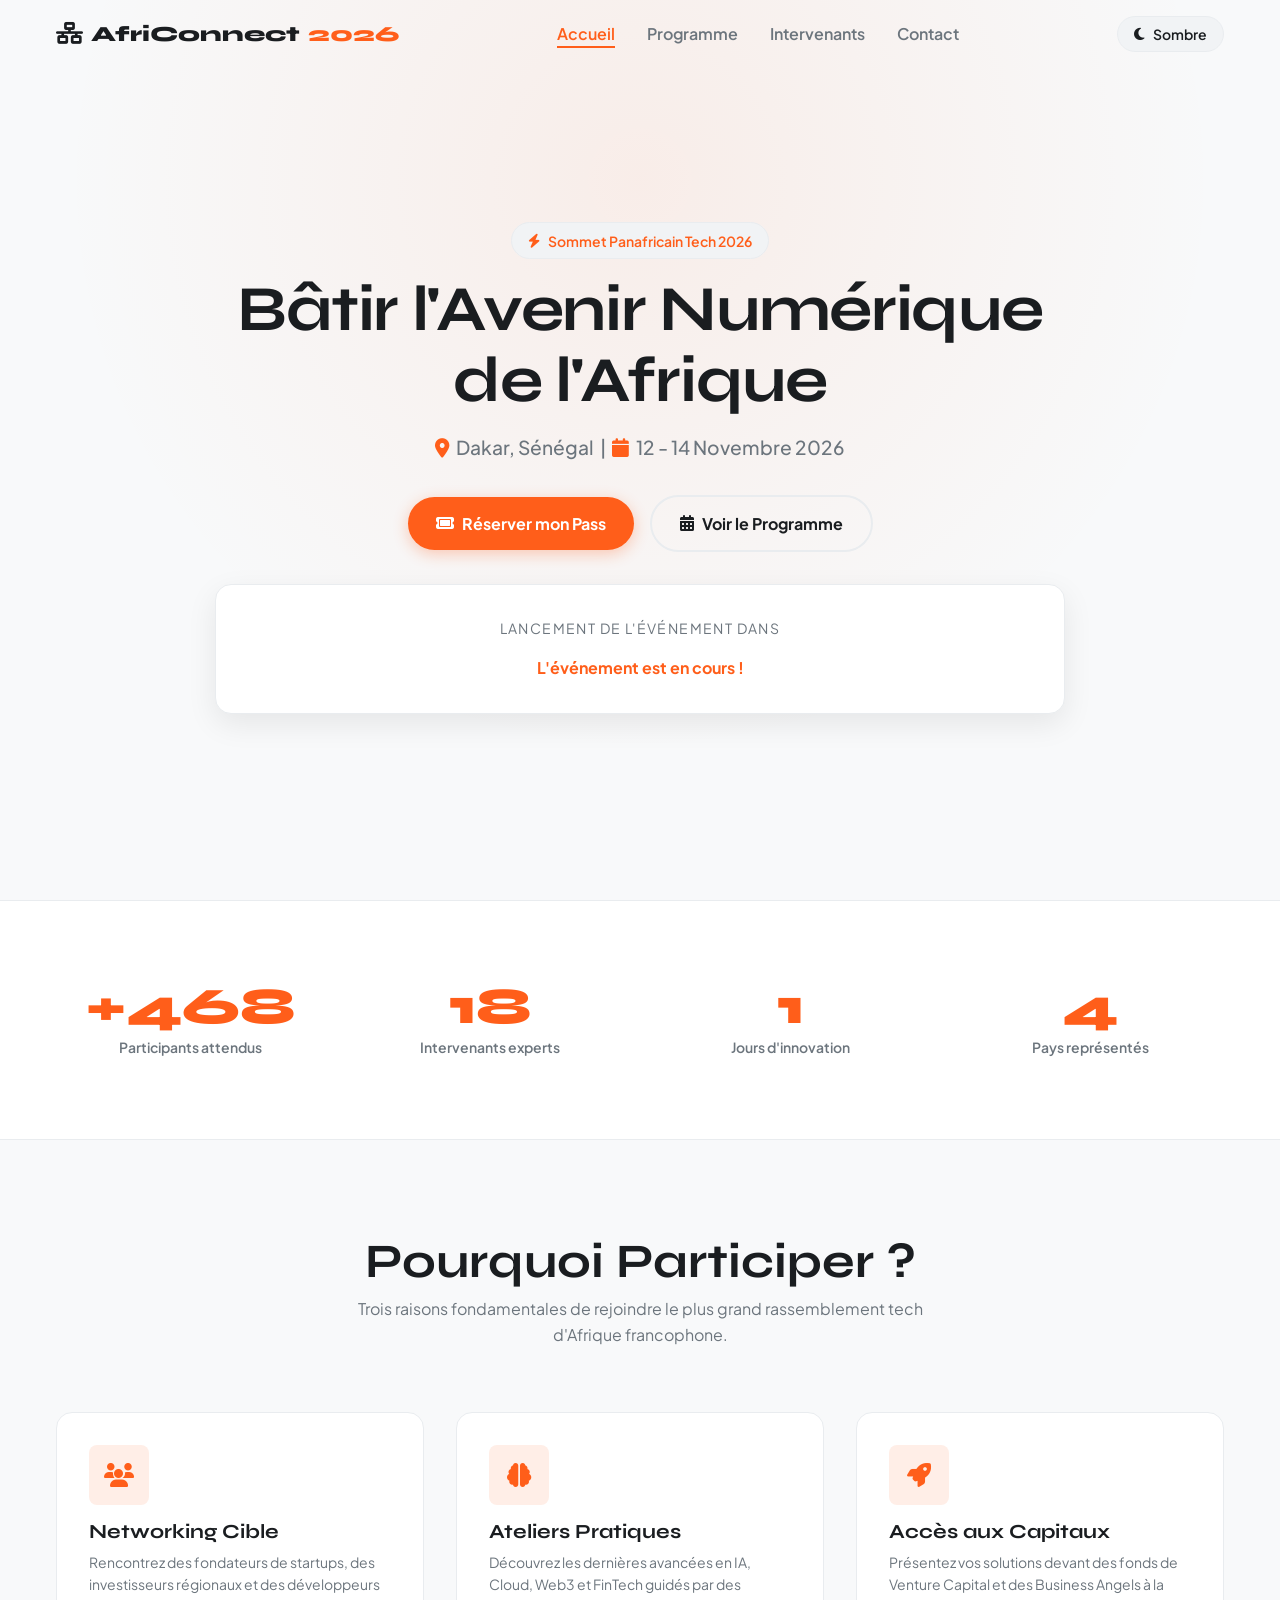
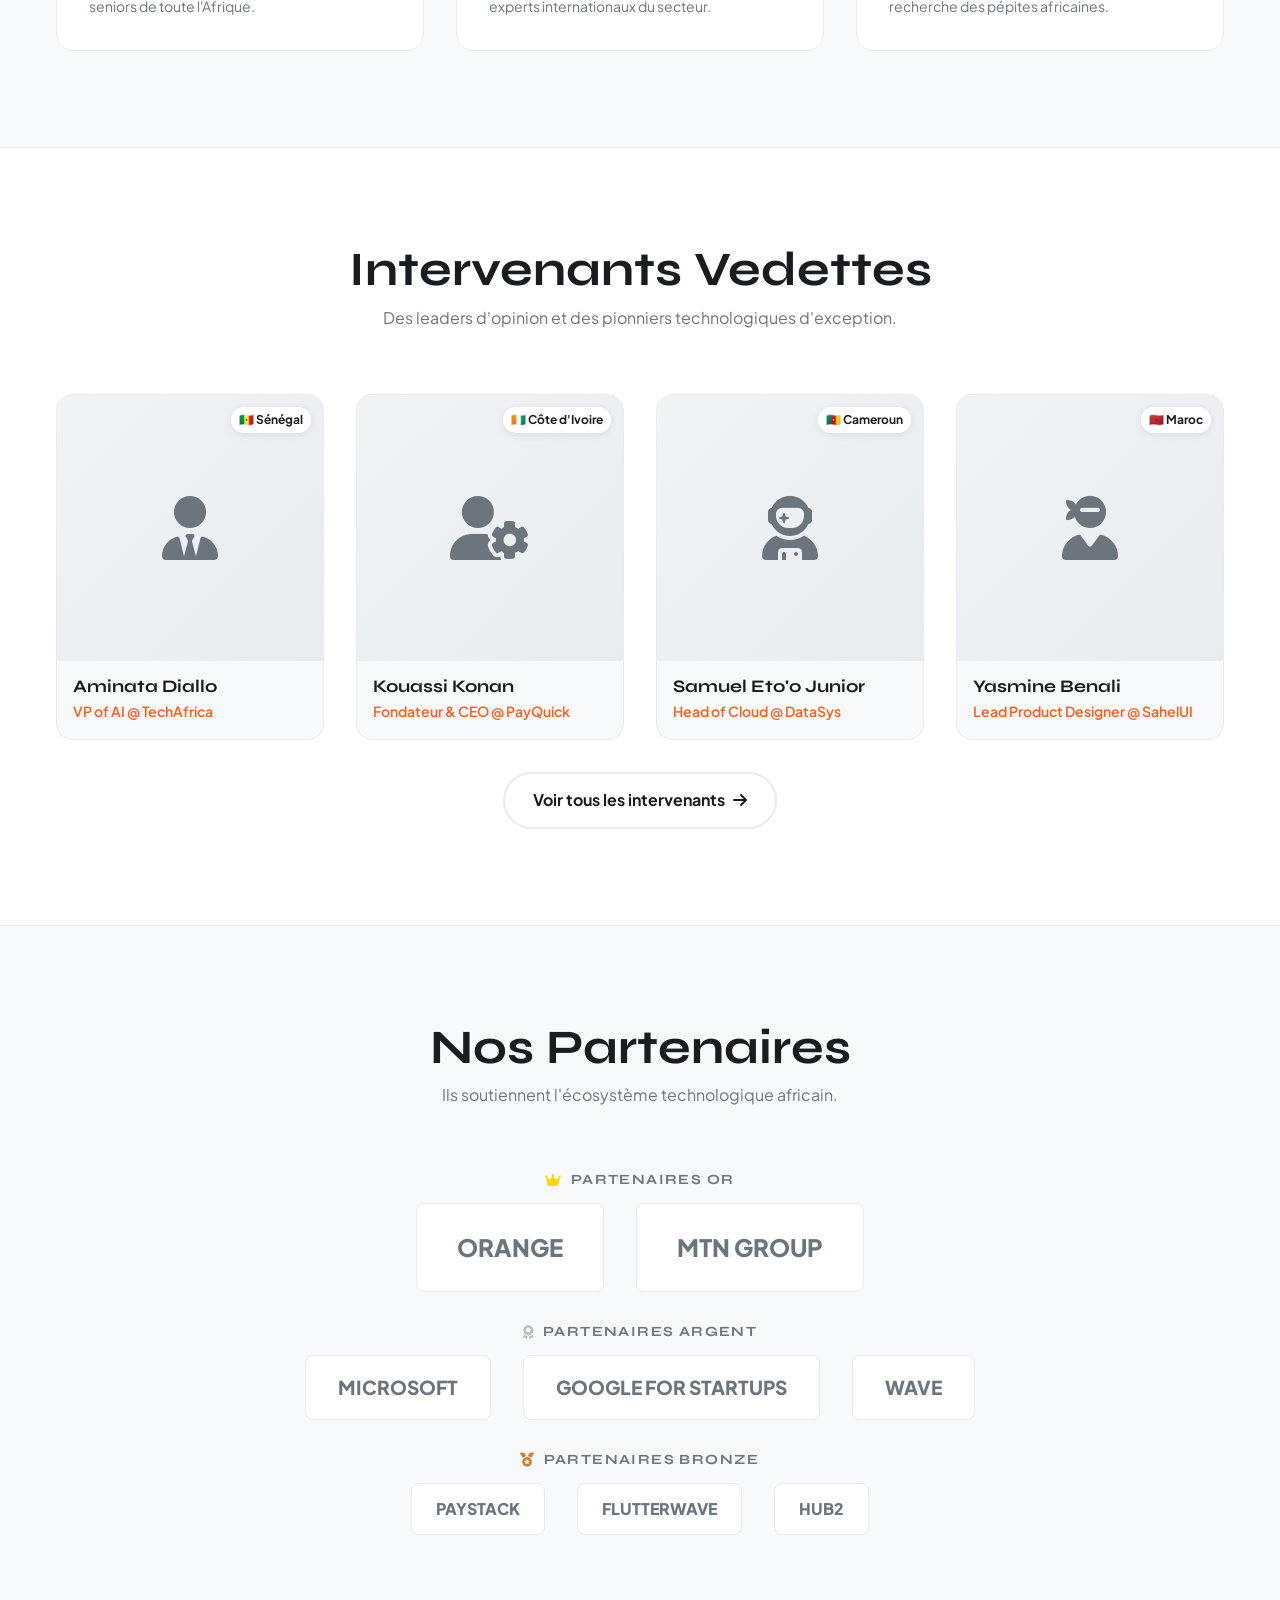
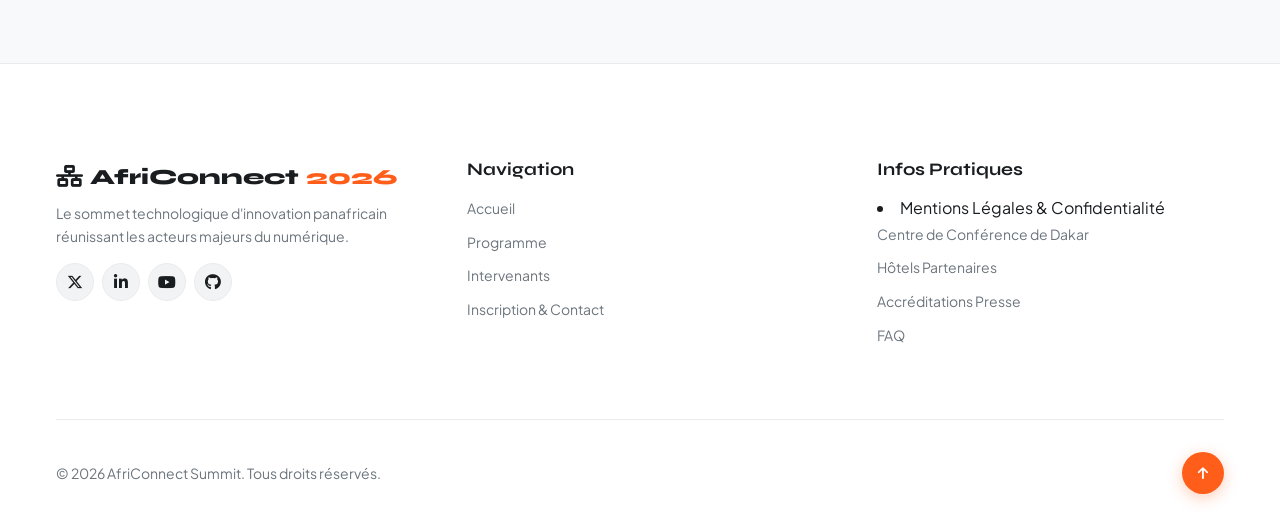
==== commit dbc68346: "chore(release): commit 8 - page 404, modale mentions légales et styles d'impression (Print CSS)" ====
--- a/index.html
+++ b/index.html
@@ -25,7 +25,7 @@
         <ul id="nav-menu" class="nav-menu">
           <li><a href="index.html" class="nav-link active">Accueil</a></li>
           <li><a href="programme.html" class="nav-link">Programme</a></li>
-          <li><a href="intervenants.html" class="nav-link">Intervenants</a></li>
+          <li><a href="intervenant.html" class="nav-link">Intervenants</a></li>
           <li><a href="contact.html" class="nav-link">Contact</a></li>
         </ul>
       </nav>
@@ -275,13 +275,14 @@
           <ul class="footer-links">
             <li><a href="index.html">Accueil</a></li>
             <li><a href="programme.html">Programme</a></li>
-            <li><a href="intervenants.html">Intervenants</a></li>
+            <li><a href="intervenant.html">Intervenants</a></li>
             <li><a href="contact.html">Inscription & Contact</a></li>
           </ul>
         </div>
 
         <div class="footer-col">
           <h4 class="footer-heading">Infos Pratiques</h4>
+          <li><a href="#" id="open-legal-modal">Mentions Légales & Confidentialité</a></li>
           <ul class="footer-links">
             <li><a href="#">Centre de Conférence de Dakar</a></li>
             <li><a href="#">Hôtels Partenaires</a></li>
@@ -300,6 +301,27 @@
     </div>
   </footer>
 
+  <!-- MODALE MENTIONS LÉGALES -->
+<div id="legal-modal" class="modal-overlay" aria-hidden="true">
+  <div class="modal-card legal-modal">
+    <button id="legal-modal-close" class="modal-close" aria-label="Fermer la modale">
+      <i class="fa-solid fa-xmark"></i>
+    </button>
+    <div class="legal-content">
+      <h2>Mentions Légales & Confidentialité</h2>
+      
+      <h3>1. Éditeur du site</h3>
+      <p>Le site AfriConnect Summit 2026 est édité par le Comité d'Organisation AfriConnect, Dakar, Sénégal.</p>
+      
+      <h3>2. Protection des données personnelles</h3>
+      <p>Conformément aux réglementations en vigueur, les informations collectées via le formulaire de contact sont strictement destinées à la gestion des inscriptions et ne seront jamais transmises à des tiers.</p>
+      
+      <h3>3. Propriété intellectuelle</h3>
+      <p>L'ensemble des contenus (textes, visuels, logos) présents sur ce site est la propriété exclusive d'AfriConnect Summit.</p>
+    </div>
+  </div>
+</div>
+
   <script src="js/main.js"></script>
 </body>
 </html>
--- a/css/style.css
+++ b/css/style.css
@@ -856,4 +856,688 @@
   .speakers-grid {
     grid-template-columns: 1fr;
   }
+}
+/* ==========================================================================
+   COMMIT 5 : PAGE PROGRAMME, ONGLETS ET SESSIONS
+   ========================================================================== */
+
+/* Page Header / Hero secondaire */
+.page-header {
+  padding: var(--space-xl) 0 var(--space-lg) 0;
+  background-color: var(--bg-surface);
+  border-bottom: 1px solid var(--border-color);
+  text-align: center;
+}
+
+.page-title {
+  font-size: var(--fs-h1);
+  margin-bottom: var(--space-xs);
+}
+
+.page-description {
+  color: var(--text-secondary);
+  max-width: 600px;
+  margin: 0 auto;
+}
+
+/* --- Navigation par Onglets (Days Navigation) --- */
+.schedule-section {
+  padding: var(--space-xl) 0;
+}
+
+.tabs-nav {
+  display: flex;
+  justify-content: center;
+  gap: var(--space-xs);
+  margin-bottom: var(--space-lg);
+  flex-wrap: wrap;
+}
+
+.tab-btn {
+  background-color: var(--bg-surface);
+  border: 1px solid var(--border-color);
+  color: var(--text-secondary);
+  padding: 0.85rem 1.75rem;
+  border-radius: var(--radius-full);
+  font-weight: 700;
+  font-size: var(--fs-small);
+  cursor: pointer;
+  transition: all var(--transition-fast);
+  display: flex;
+  align-items: center;
+  gap: 0.5rem;
+}
+
+.tab-btn:hover {
+  border-color: var(--color-primary);
+  color: var(--color-primary);
+}
+
+.tab-btn.active {
+  background-color: var(--color-primary);
+  color: #ffffff;
+  border-color: var(--color-primary);
+  box-shadow: 0 4px 15px rgba(255, 94, 26, 0.3);
+}
+
+/* Panneaux de contenu des onglets */
+.tab-pane {
+  display: none;
+}
+
+.tab-pane.active {
+  display: block;
+  animation: fadeIn 0.3s ease-in-out;
+}
+
+@keyframes fadeIn {
+  from { opacity: 0; transform: translateY(10px); }
+  to { opacity: 1; transform: translateY(0); }
+}
+
+/* --- Timeline / Cartes de Sessions --- */
+.sessions-list {
+  display: flex;
+  flex-direction: column;
+  gap: var(--space-md);
+  max-width: 900px;
+  margin: 0 auto;
+}
+
+.session-card {
+  background-color: var(--bg-surface);
+  border: 1px solid var(--border-color);
+  border-radius: var(--radius-md);
+  padding: var(--space-md);
+  display: grid;
+  grid-template-columns: 160px 1fr;
+  gap: var(--space-md);
+  transition: border-color var(--transition-fast), transform var(--transition-fast);
+}
+
+.session-card:hover {
+  border-color: var(--color-primary);
+  transform: translateX(4px);
+}
+
+.session-time-location {
+  display: flex;
+  flex-direction: column;
+  gap: 0.4rem;
+  color: var(--text-secondary);
+  font-size: var(--fs-small);
+  border-right: 2px solid var(--border-color);
+  padding-right: var(--space-sm);
+}
+
+.session-time {
+  font-weight: 700;
+  color: var(--color-primary);
+  font-size: 1.1rem;
+}
+
+.session-badge {
+  display: inline-block;
+  align-self: flex-start;
+  padding: 0.2rem 0.6rem;
+  border-radius: var(--radius-sm);
+  font-size: 0.75rem;
+  font-weight: 700;
+  text-transform: uppercase;
+  margin-bottom: 0.5rem;
+}
+
+/* Thématiques des badges */
+.badge-ai { background: rgba(59, 130, 246, 0.15); color: #3b82f6; }
+.badge-fintech { background: rgba(16, 185, 129, 0.15); color: #10b981; }
+.badge-cloud { background: rgba(168, 85, 247, 0.15); color: #a855f7; }
+.badge-keynote { background: rgba(255, 94, 26, 0.15); color: var(--color-primary); }
+
+.session-title {
+  font-size: 1.2rem;
+  margin-bottom: var(--space-xs);
+}
+
+.session-desc {
+  color: var(--text-secondary);
+  font-size: var(--fs-small);
+  margin-bottom: var(--space-sm);
+}
+
+.session-speaker {
+  display: flex;
+  align-items: center;
+  gap: 0.5rem;
+  font-size: var(--fs-small);
+  font-weight: 600;
+}
+
+.speaker-avatar-mini {
+  width: 28px;
+  height: 28px;
+  border-radius: var(--radius-full);
+  background-color: var(--bg-surface-elevated);
+  display: flex;
+  align-items: center;
+  justify-content: center;
+  font-size: 0.8rem;
+  color: var(--color-primary);
+}
+
+/* --- Grille des Thématiques --- */
+.topics-section {
+  padding: var(--space-xl) 0;
+  background-color: var(--bg-surface);
+  border-top: 1px solid var(--border-color);
+}
+
+.topics-grid {
+  display: grid;
+  grid-template-columns: repeat(auto-fit, minmax(240px, 1fr));
+  gap: var(--space-md);
+}
+
+.topic-card {
+  padding: var(--space-md);
+  border-radius: var(--radius-md);
+  background-color: var(--bg-main);
+  border: 1px solid var(--border-color);
+  text-align: center;
+}
+
+.topic-icon {
+  font-size: 2rem;
+  color: var(--color-primary);
+  margin-bottom: var(--space-xs);
+}
+
+.topic-title {
+  font-size: 1.1rem;
+  margin-bottom: 0.5rem;
+}
+
+.topic-desc {
+  font-size: var(--fs-small);
+  color: var(--text-secondary);
+}
+
+/* Responsive Sessions */
+@media (max-width: 768px) {
+  .session-card {
+    grid-template-columns: 1fr;
+    gap: var(--space-xs);
+  }
+
+  .session-time-location {
+    border-right: none;
+    border-bottom: 1px solid var(--border-color);
+    padding-right: 0;
+    padding-bottom: var(--space-xs);
+    flex-direction: row;
+    justify-content: space-between;
+    align-items: center;
+  }
+}
+/* ==========================================================================
+   COMMIT 6 : PAGE INTERVENANTS, FILTRES ET FENÊTRE MODALE
+   ========================================================================== */
+
+.speakers-page-section {
+  padding: var(--space-xl) 0;
+}
+
+/* --- Barre de Filtres --- */
+.filter-container {
+  display: flex;
+  justify-content: center;
+  gap: var(--space-xs);
+  margin-bottom: var(--space-lg);
+  flex-wrap: wrap;
+}
+
+.filter-btn {
+  background-color: var(--bg-surface);
+  border: 1px solid var(--border-color);
+  color: var(--text-secondary);
+  padding: 0.6rem 1.4rem;
+  border-radius: var(--radius-full);
+  font-weight: 600;
+  font-size: var(--fs-small);
+  cursor: pointer;
+  transition: all var(--transition-fast);
+}
+
+.filter-btn:hover {
+  border-color: var(--color-primary);
+  color: var(--color-primary);
+}
+
+.filter-btn.active {
+  background-color: var(--color-primary);
+  color: #ffffff;
+  border-color: var(--color-primary);
+}
+
+/* Style spécifique pour les cartes avec bouton de détails */
+.speaker-card-full {
+  cursor: pointer;
+  display: flex;
+  flex-direction: column;
+}
+
+.speaker-card-full .speaker-info {
+  display: flex;
+  flex-direction: column;
+  flex-grow: 1;
+}
+
+.speaker-topic-tag {
+  font-size: 0.75rem;
+  font-weight: 700;
+  color: var(--color-primary);
+  text-transform: uppercase;
+  letter-spacing: 0.05em;
+  margin-bottom: 0.25rem;
+}
+
+.speaker-btn-more {
+  margin-top: auto;
+  padding-top: var(--space-xs);
+  font-size: var(--fs-small);
+  font-weight: 700;
+  color: var(--color-primary);
+  display: flex;
+  align-items: center;
+  gap: 0.3rem;
+}
+
+/* Animation d'apparition/masquage au filtrage */
+.speaker-card.hide {
+  display: none !important;
+}
+
+.speaker-card.show {
+  animation: fadeIn 0.3s ease-in-out;
+}
+
+/* --------------------------------------------------------------------------
+   FENÊTRE MODALE (MODAL BIOGRAPHIE)
+   -------------------------------------------------------------------------- */
+.modal-overlay {
+  position: fixed;
+  top: 0;
+  left: 0;
+  width: 100%;
+  height: 100%;
+  background-color: rgba(0, 0, 0, 0.7);
+  backdrop-filter: blur(4px);
+  z-index: 2000;
+  display: flex;
+  align-items: center;
+  justify-content: center;
+  padding: var(--space-md);
+  opacity: 0;
+  visibility: hidden;
+  transition: opacity var(--transition-normal), visibility var(--transition-normal);
+}
+
+.modal-overlay.is-open {
+  opacity: 1;
+  visibility: visible;
+}
+
+.modal-container {
+  background-color: var(--bg-surface);
+  border: 1px solid var(--border-color);
+  border-radius: var(--radius-md);
+  max-width: 600px;
+  width: 100%;
+  position: relative;
+  box-shadow: 0 20px 40px var(--shadow-color);
+  transform: translateY(20px);
+  transition: transform var(--transition-normal);
+  overflow: hidden;
+}
+
+.modal-overlay.is-open .modal-container {
+  transform: translateY(0);
+}
+
+.modal-close {
+  position: absolute;
+  top: 15px;
+  right: 15px;
+  background: var(--bg-surface-elevated);
+  border: 1px solid var(--border-color);
+  width: 36px;
+  height: 36px;
+  border-radius: var(--radius-full);
+  display: flex;
+  align-items: center;
+  justify-content: center;
+  color: var(--text-primary);
+  cursor: pointer;
+  z-index: 10;
+  transition: all var(--transition-fast);
+}
+
+.modal-close:hover {
+  background-color: var(--color-primary);
+  color: #ffffff;
+  border-color: var(--color-primary);
+}
+
+.modal-content {
+  padding: var(--space-lg);
+}
+
+.modal-header {
+  display: flex;
+  align-items: center;
+  gap: var(--space-md);
+  margin-bottom: var(--space-md);
+  border-bottom: 1px solid var(--border-color);
+  padding-bottom: var(--space-md);
+}
+
+.modal-avatar {
+  width: 80px;
+  height: 80px;
+  border-radius: var(--radius-full);
+  background: linear-gradient(135deg, var(--bg-surface-elevated), var(--border-color));
+  display: flex;
+  align-items: center;
+  justify-content: center;
+  font-size: 2.5rem;
+  color: var(--color-primary);
+  flex-shrink: 0;
+}
+
+.modal-title-group h3 {
+  font-size: 1.4rem;
+  margin-bottom: 0.25rem;
+}
+
+.modal-role {
+  color: var(--color-primary);
+  font-weight: 600;
+  font-size: var(--fs-small);
+}
+
+.modal-bio {
+  color: var(--text-secondary);
+  font-size: var(--fs-body);
+  line-height: 1.6;
+  margin-bottom: var(--space-md);
+}
+
+.modal-footer {
+  display: flex;
+  justify-content: space-between;
+  align-items: center;
+  border-top: 1px solid var(--border-color);
+  padding-top: var(--space-sm);
+}
+
+.modal-socials {
+  display: flex;
+  gap: var(--space-xs);
+}
+
+/* Responsive Modal */
+@media (max-width: 576px) {
+  .modal-header {
+    flex-direction: column;
+    text-align: center;
+  }
+}
+/* ==========================================================================
+   COMMIT 7 : PAGE CONTACT, FORMULAIRE ET ACCORDÉON FAQ
+   ========================================================================== */
+
+.contact-section {
+  padding: var(--space-xl) 0;
+}
+
+.contact-grid {
+  display: grid;
+  grid-template-columns: 1fr 1.2fr;
+  gap: var(--space-xl);
+  align-items: start;
+}
+
+/* --- Cartes d'informations de contact --- */
+.contact-info-list {
+  display: flex;
+  flex-direction: column;
+  gap: var(--space-md);
+  margin-top: var(--space-md);
+}
+
+.contact-info-item {
+  display: flex;
+  align-items: flex-start;
+  gap: var(--space-sm);
+  background-color: var(--bg-surface);
+  padding: var(--space-md);
+  border-radius: var(--radius-md);
+  border: 1px solid var(--border-color);
+}
+
+.contact-info-icon {
+  width: 44px;
+  height: 44px;
+  background-color: var(--color-primary-light);
+  color: var(--color-primary);
+  border-radius: var(--radius-sm);
+  display: flex;
+  align-items: center;
+  justify-content: center;
+  font-size: 1.2rem;
+  flex-shrink: 0;
+}
+
+.contact-info-text h4 {
+  font-size: 1rem;
+  margin-bottom: 0.2rem;
+}
+
+.contact-info-text p {
+  color: var(--text-secondary);
+  font-size: var(--fs-small);
+  line-height: 1.4;
+}
+
+/* --- Formulaire --- */
+.form-card {
+  background-color: var(--bg-surface);
+  padding: var(--space-lg);
+  border-radius: var(--radius-md);
+  border: 1px solid var(--border-color);
+  box-shadow: 0 10px 30px var(--shadow-color);
+}
+
+.form-group {
+  margin-bottom: var(--space-md);
+  position: relative;
+}
+
+.form-group label {
+  display: block;
+  font-weight: 600;
+  font-size: var(--fs-small);
+  margin-bottom: 0.4rem;
+  color: var(--text-primary);
+}
+
+.form-control {
+  width: 100%;
+  padding: 0.75rem 1rem;
+  background-color: var(--bg-surface-elevated);
+  border: 1px solid var(--border-color);
+  border-radius: var(--radius-sm);
+  color: var(--text-primary);
+  font-family: inherit;
+  font-size: var(--fs-body);
+  transition: border-color var(--transition-fast), box-shadow var(--transition-fast);
+}
+
+.form-control:focus {
+  outline: none;
+  border-color: var(--color-primary);
+  box-shadow: 0 0 0 3px var(--color-primary-light);
+}
+
+textarea.form-control {
+  resize: vertical;
+  min-height: 120px;
+}
+
+.form-error-msg {
+  color: #ef4444;
+  font-size: 0.75rem;
+  margin-top: 0.3rem;
+  display: none;
+}
+
+.form-group.has-error .form-control {
+  border-color: #ef4444;
+}
+
+.form-group.has-error .form-error-msg {
+  display: block;
+}
+
+/* Alerte de confirmation */
+.alert-success {
+  background-color: rgba(34, 197, 94, 0.1);
+  border: 1px solid #22c55e;
+  color: #22c55e;
+  padding: var(--space-md);
+  border-radius: var(--radius-sm);
+  margin-bottom: var(--space-md);
+  display: flex;
+  align-items: center;
+  gap: var(--space-xs);
+  font-weight: 600;
+}
+
+/* --- Accordéon FAQ --- */
+.faq-section {
+  padding: var(--space-xl) 0;
+  background-color: var(--bg-surface-elevated);
+}
+
+.faq-container {
+  max-width: 800px;
+  margin: 0 auto;
+  display: flex;
+  flex-direction: column;
+  gap: var(--space-sm);
+}
+
+.faq-item {
+  background-color: var(--bg-surface);
+  border: 1px solid var(--border-color);
+  border-radius: var(--radius-sm);
+  overflow: hidden;
+  transition: border-color var(--transition-fast);
+}
+
+.faq-item.active {
+  border-color: var(--color-primary);
+}
+
+.faq-question {
+  width: 100%;
+  padding: var(--space-md);
+  background: none;
+  border: none;
+  text-align: left;
+  font-weight: 700;
+  font-size: 1.05rem;
+  color: var(--text-primary);
+  display: flex;
+  justify-content: space-between;
+  align-items: center;
+  cursor: pointer;
+}
+
+.faq-icon {
+  transition: transform var(--transition-fast);
+  color: var(--color-primary);
+}
+
+.faq-item.active .faq-icon {
+  transform: rotate(180deg);
+}
+
+.faq-answer {
+  max-height: 0;
+  overflow: hidden;
+  transition: max-height var(--transition-normal) ease-out, padding var(--transition-normal);
+  color: var(--text-secondary);
+  line-height: 1.6;
+}
+
+.faq-item.active .faq-answer {
+  padding: 0 var(--space-md) var(--space-md) var(--space-md);
+}
+
+/* Responsive Contact */
+@media (max-width: 992px) {
+  .contact-grid {
+    grid-template-columns: 1fr;
+  }
+}
+/* ==========================================================================
+   COMMIT 8 : FINITION, MODALE LÉGALE ET IMPRESSION (PRINT CSS)
+   ========================================================================== */
+
+/* --- Modale Mentions Légales --- */
+.legal-modal {
+  max-width: 650px;
+}
+
+.legal-content h3 {
+  margin-top: var(--space-md);
+  margin-bottom: var(--space-xs);
+  font-size: 1.1rem;
+}
+
+.legal-content p {
+  color: var(--text-secondary);
+  font-size: var(--fs-small);
+  line-height: 1.6;
+}
+
+/* --- Styles pour l'impression (Print CSS) --- */
+@media print {
+  .header,
+  .footer,
+  .theme-toggle,
+  .back-to-top,
+  .btn,
+  .filter-btns,
+  .tab-navigation,
+  .countdown-grid {
+    display: none !important;
+  }
+
+  body {
+    background-color: #ffffff !important;
+    color: #000000 !important;
+  }
+
+  .container {
+    width: 100% !important;
+    max-width: none !important;
+    padding: 0 !important;
+  }
+
+  .card, .speaker-card-full, .schedule-card {
+    border: 1px solid #ccc !important;
+    box-shadow: none !important;
+    page-break-inside: avoid;
+  }
 }
